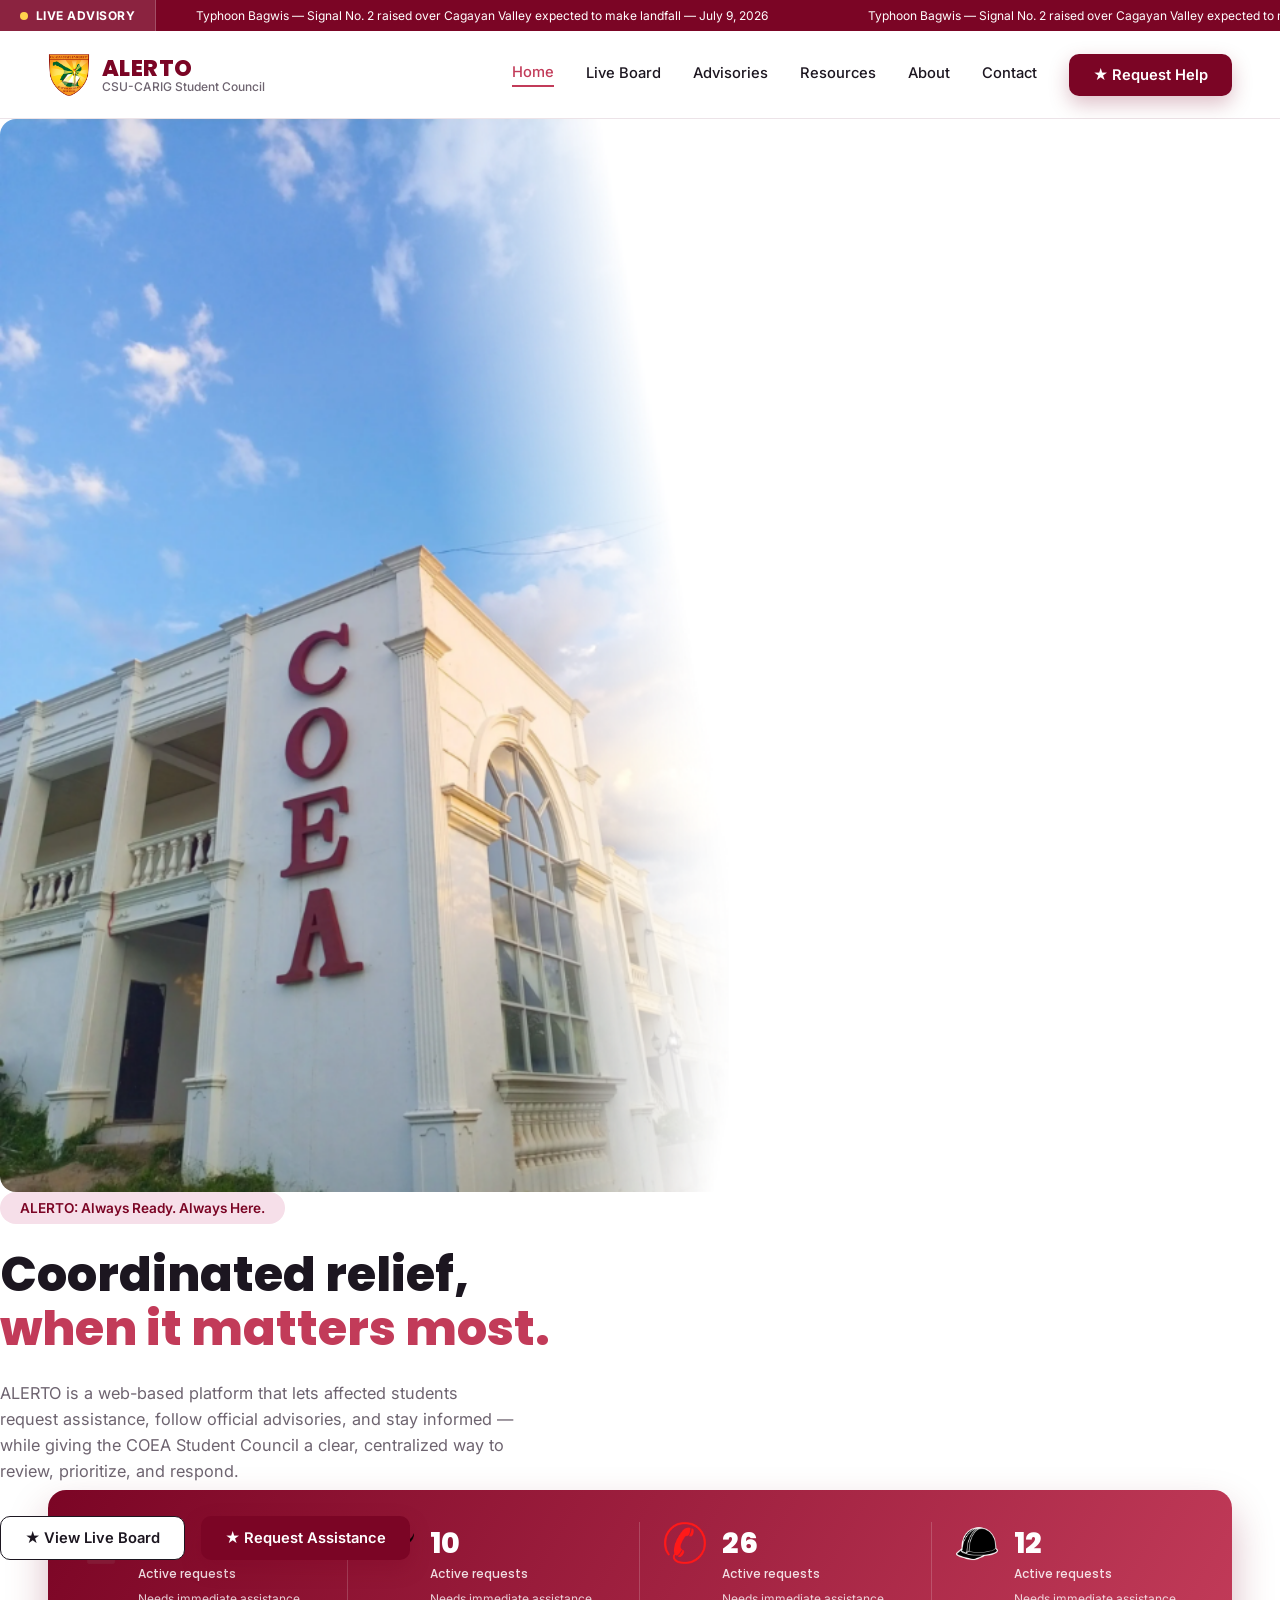
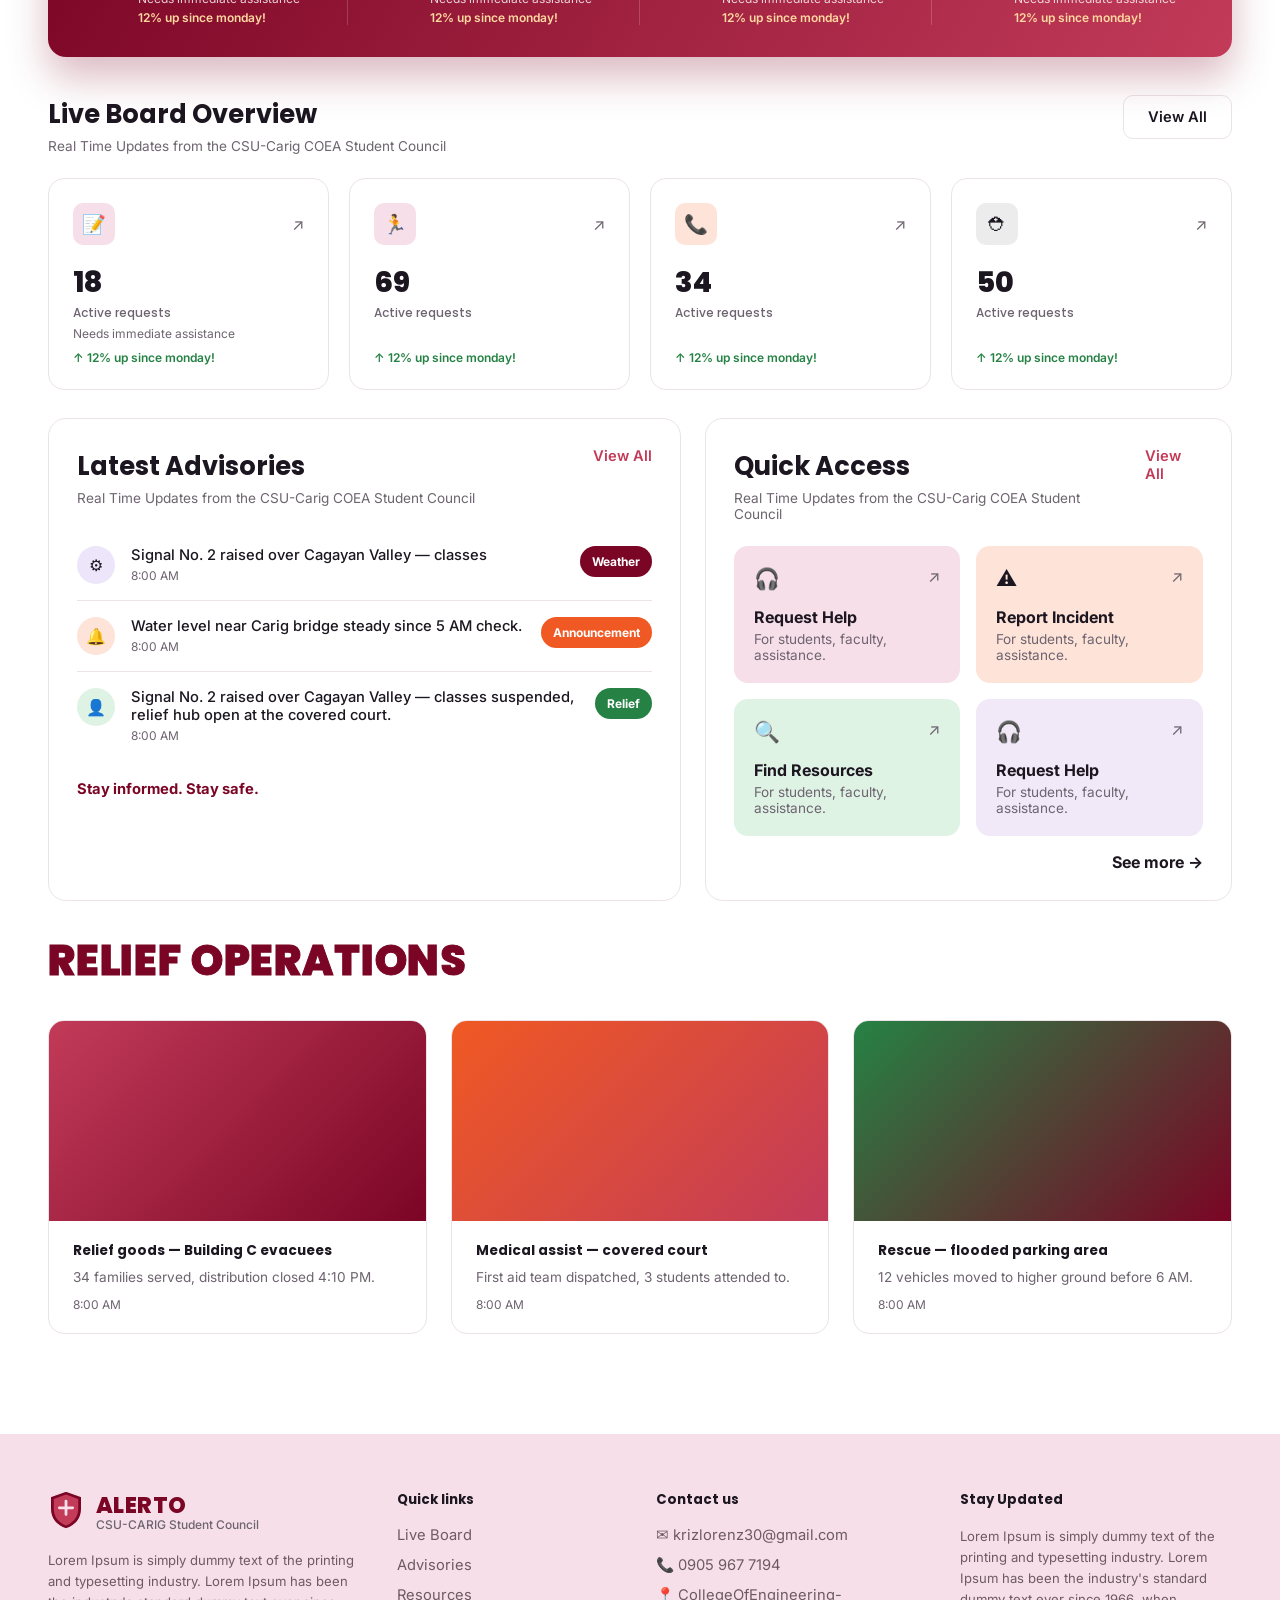
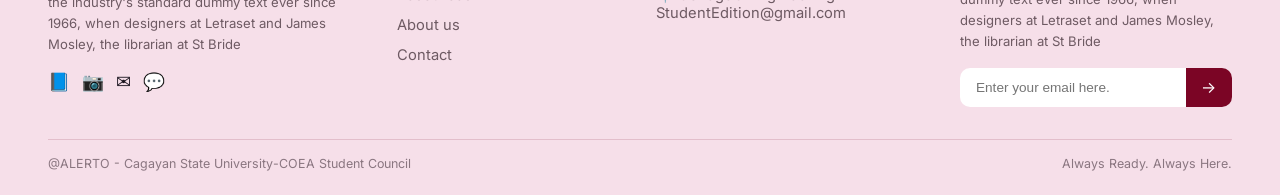
==== index.html @ 32251cd2 "Initial commit" ====
<!DOCTYPE html>
<html lang="en">
  <head>
    <meta charset="UTF-8">
    <meta name="viewport" content="width=device-width, initial-scale=1.0">
    <title>ALERTO — CSU-Carig Student Council</title>
    <link rel="preconnect" href="https://fonts.googleapis.com">
    <link href="https://fonts.googleapis.com/css2?family=Poppins:wght@400;500;600;700;800&family=Inter:wght@400;500;600&display=swap" rel="stylesheet">

    <!-- Styles: loaded in cascade order — tokens, reset, structure, parts, page -->
    <link rel="stylesheet" href="styles/variables.css">
    <link rel="stylesheet" href="styles/base.css">
    <link rel="stylesheet" href="styles/layout.css">
    <link rel="stylesheet" href="styles/components.css">
    <link rel="stylesheet" href="styles/sections.css">
    <link rel="stylesheet" href="styles/animations.css">
    <link rel="stylesheet" href="styles/utilities.css">
  </head>
  <body>

    <!-- Advisory Ticker -->
    <div class="ticker-bar">
      <div class="live-tag"><span class="dot"></span> LIVE ADVISORY</div>
      <div class="ticker-track">
        <div class="ticker-content">
          <span>Typhoon Bagwis — Signal No. 2 raised over Cagayan Valley expected to make landfall — July 9, 2026</span>
          <span>Typhoon Bagwis — Signal No. 2 raised over Cagayan Valley expected to make landfall — July 9, 2026</span>
          <span>Typhoon Bagwis — Signal No. 2 raised over Cagayan Valley expected to make landfall — July 9, 2026</span>
        </div>
      </div>
    </div>

    <!-- Navbar -->
    <header class="navbar">

      <div class="brand">
        <div class="logo">
          <img src="logo/csulogo.png" alt="CSU Logo">
        </div>

        <div class="brand-text">
          <span class="brand-name">ALERTO</span>
          <span class="brand-sub">CSU-CARIG Student Council</span>
        </div>
      </div>

      <nav class="main-nav">
        <a href="#" class="active">Home</a>
        <a href="#">Live Board</a>
        <a href="#">Advisories</a>
        <a href="#">Resources</a>
        <a href="#">About</a>
        <a href="#">Contact</a>
      </nav>

      <div class="nav-right">
        <a href="#" class="btn btn-primary">
          ★ Request Help
        </a>
      </div>

    </header>

    <!-- Hero -->
    <section class="hero">
      <div class="hero-image">
        <img src="images/coea.png" alt="COEA building">
      </div>
      <div class="hero-content">
        <span class="pill">ALERTO: Always Ready. Always Here.</span>
        <h1>Coordinated relief, <span>when it matters most.</span></h1>
        <p class="hero-copy">ALERTO is a web-based platform that lets affected students request assistance, follow official advisories, and stay informed — while giving the COEA Student Council a clear, centralized way to review, prioritize, and respond.</p>
        <div class="hero-actions">
          <a href="#" class="btn btn-outline">★ View Live Board</a>
          <a href="#" class="btn btn-primary">★ Request Assistance</a>
        </div>
      </div>
    </section>

    <!-- Stat strip -->
    <section class="stat-strip">
      <div class="stat-item">
        <div class="stat-icon">
          <img src="icons/list.png" alt="list-icon">
        </div>
        <div class="stat-info">
          <div class="stat-number">18 <span>Active requests</span></div>
          <div class="stat-desc">Needs immediate assistance</div>
          <div class="stat-trend">12% up since monday!</div>
        </div>
      </div>
      <div class="stat-item">
        <div class="stat-icon">
          <img src="icons/run.png" alt="run-icon">
        </div>
        <div class="stat-info">
          <div class="stat-number">10 <span>Active requests</span></div>
          <div class="stat-desc">Needs immediate assistance</div>
          <div class="stat-trend">12% up since monday!</div>
        </div>
      </div>
      <div class="stat-item">
        <div class="stat-icon">
          <img src="icons/call.png" alt="call-icon">
        </div>
        <div class="stat-info">
          <div class="stat-number">26 <span>Active requests</span></div>
          <div class="stat-desc">Needs immediate assistance</div>
          <div class="stat-trend">12% up since monday!</div>
        </div>
      </div>
      <div class="stat-item">
        <div class="stat-icon">
          <img src="icons/hat.png" alt="hat-icon">
        </div>
        <div class="stat-info">
          <div class="stat-number">12 <span>Active requests</span></div>
          <div class="stat-desc">Needs immediate assistance</div>
          <div class="stat-trend">12% up since monday!</div>
        </div>
      </div>
    </section>

    <!-- Live Board Overview -->
    <section class="section">
      <div class="section-head">
        <div>
          <h2>Live Board Overview</h2>
          <p class="section-sub">Real Time Updates from the CSU-Carig COEA Student Council</p>
        </div>
        <a href="#" class="btn btn-ghost">View All</a>
      </div>

      <div class="board-grid">
        <div class="board-card">
          <div class="board-card-top">
            <div class="board-icon icon-maroon">📝</div>
            <span class="arrow">↗</span>
          </div>
          <div class="board-number">18 <span>Active requests</span></div>
          <div class="board-desc">Needs immediate assistance</div>
          <div class="board-trend">↑ 12% up since monday!</div>
        </div>
        <div class="board-card">
          <div class="board-card-top">
            <div class="board-icon icon-maroon">🏃</div>
            <span class="arrow">↗</span>
          </div>
          <div class="board-number">69 <span>Active requests</span></div>
          <div class="board-desc"></div>
          <div class="board-trend">↑ 12% up since monday!</div>
        </div>
        <div class="board-card">
          <div class="board-card-top">
            <div class="board-icon icon-orange">📞</div>
            <span class="arrow">↗</span>
          </div>
          <div class="board-number">34 <span>Active requests</span></div>
          <div class="board-desc"></div>
          <div class="board-trend">↑ 12% up since monday!</div>
        </div>
        <div class="board-card">
          <div class="board-card-top">
            <div class="board-icon icon-dark">⛑</div>
            <span class="arrow">↗</span>
          </div>
          <div class="board-number">50 <span>Active requests</span></div>
          <div class="board-desc"></div>
          <div class="board-trend">↑ 12% up since monday!</div>
        </div>
      </div>
    </section>

    <!-- Advisories + Quick access -->
    <section class="section two-col">
      <div class="panel">
        <div class="section-head">
          <div>
            <h3>Latest Advisories</h3>
            <p class="section-sub">Real Time Updates from the CSU-Carig COEA Student Council</p>
          </div>
          <a href="#" class="link-view-all">View All</a>
        </div>

        <ul class="advisory-list">
          <li>
            <div class="advisory-icon icon-purple">⚙</div>
            <div class="advisory-text">
              <p>Signal No. 2 raised over Cagayan Valley — classes</p>
              <span class="time">8:00 AM</span>
            </div>
            <span class="tag tag-weather">Weather</span>
          </li>
          <li>
            <div class="advisory-icon icon-orange">🔔</div>
            <div class="advisory-text">
              <p>Water level near Carig bridge steady since 5 AM check.</p>
              <span class="time">8:00 AM</span>
            </div>
            <span class="tag tag-announcement">Announcement</span>
          </li>
          <li>
            <div class="advisory-icon icon-green">👤</div>
            <div class="advisory-text">
              <p>Signal No. 2 raised over Cagayan Valley — classes suspended, relief hub open at the covered court.</p>
              <span class="time">8:00 AM</span>
            </div>
            <span class="tag tag-relief">Relief</span>
          </li>
        </ul>
        <p class="stay-informed">Stay informed. Stay safe.</p>
      </div>

      <div class="panel">
        <div class="section-head">
          <div>
            <h3>Quick Access</h3>
            <p class="section-sub">Real Time Updates from the CSU-Carig COEA Student Council</p>
          </div>
          <a href="#" class="link-view-all">View All</a>
        </div>

        <div class="quick-grid">
          <a href="#" class="quick-card qc-maroon">
            <div class="quick-top"><span class="quick-icon">🎧</span><span class="arrow">↗</span></div>
            <p class="quick-title">Request Help</p>
            <p class="quick-desc">For students, faculty, assistance.</p>
          </a>
          <a href="#" class="quick-card qc-orange">
            <div class="quick-top"><span class="quick-icon">⚠</span><span class="arrow">↗</span></div>
            <p class="quick-title">Report Incident</p>
            <p class="quick-desc">For students, faculty, assistance.</p>
          </a>
          <a href="#" class="quick-card qc-green">
            <div class="quick-top"><span class="quick-icon">🔍</span><span class="arrow">↗</span></div>
            <p class="quick-title">Find Resources</p>
            <p class="quick-desc">For students, faculty, assistance.</p>
          </a>
          <a href="#" class="quick-card qc-pink">
            <div class="quick-top"><span class="quick-icon">🎧</span><span class="arrow">↗</span></div>
            <p class="quick-title">Request Help</p>
            <p class="quick-desc">For students, faculty, assistance.</p>
          </a>
        </div>
        <a href="#" class="see-more">See more →</a>
      </div>
    </section>

    <!-- Relief Operations -->
    <section class="section relief-section">
      <h2 class="relief-heading">RELIEF OPERATIONS</h2>
      <div class="relief-grid">
        <div class="relief-card">
          <div class="relief-img" style="background:linear-gradient(135deg,#C23B59,#7B0525)"></div>
          <div class="relief-info">
            <h4>Relief goods — Building C evacuees</h4>
            <p>34 families served, distribution closed 4:10 PM.</p>
            <span class="time">8:00 AM</span>
          </div>
        </div>
        <div class="relief-card">
          <div class="relief-img" style="background:linear-gradient(135deg,#F05923,#C23B59)"></div>
          <div class="relief-info">
            <h4>Medical assist — covered court</h4>
            <p>First aid team dispatched, 3 students attended to.</p>
            <span class="time">8:00 AM</span>
          </div>
        </div>
        <div class="relief-card">
          <div class="relief-img" style="background:linear-gradient(135deg,#258244,#7B0525)"></div>
          <div class="relief-info">
            <h4>Rescue — flooded parking area</h4>
            <p>12 vehicles moved to higher ground before 6 AM.</p>
            <span class="time">8:00 AM</span>
          </div>
        </div>
      </div>
    </section>

    <!-- Footer -->
    <footer class="site-footer">
      <div class="footer-grid">
        <div class="footer-brand">
          <div class="brand">
            <div class="logo" aria-hidden="true">
              <svg viewBox="0 0 64 72" width="36" height="40">
                <path d="M32 2 L60 12 L60 34 C60 52 48 64 32 70 C16 64 4 52 4 34 L4 12 Z" fill="#7B0525" stroke="#F6DFE9" stroke-width="2"/>
                <path d="M32 8 L54 16 L54 34 C54 49 44 59 32 64 C20 59 10 49 10 34 L10 16 Z" fill="#C23B59"/>
                <path d="M32 20 L32 44 M20 32 L44 32" stroke="#F6DFE9" stroke-width="5" stroke-linecap="round"/>
              </svg>
            </div>
            <div class="brand-text">
              <span class="brand-name">ALERTO</span>
              <span class="brand-sub">CSU-CARIG Student Council</span>
            </div>
          </div>
          <p class="footer-desc">Lorem Ipsum is simply dummy text of the printing and typesetting industry. Lorem Ipsum has been the industry's standard dummy text ever since 1966, when designers at Letraset and James Mosley, the librarian at St Bride</p>
          <div class="social-row">
            <span>📘</span><span>📷</span><span>✉</span><span>💬</span>
          </div>
        </div>

        <div class="footer-col">
          <h5>Quick links</h5>
          <a href="#">Live Board</a>
          <a href="#">Advisories</a>
          <a href="#">Resources</a>
          <a href="#">About us</a>
          <a href="#">Contact</a>
        </div>

        <div class="footer-col">
          <h5>Contact us</h5>
          <a href="mailto:krizlorenz30@gmail.com">✉ krizlorenz30@gmail.com</a>
          <a href="tel:09059677194">📞 0905 967 7194</a>
          <a href="#">📍 CollegeOfEngineering-StudentEdition@gmail.com</a>
        </div>

        <div class="footer-col">
          <h5>Stay Updated</h5>
          <p class="footer-desc small">Lorem Ipsum is simply dummy text of the printing and typesetting industry. Lorem Ipsum has been the industry's standard dummy text ever since 1966, when designers at Letraset and James Mosley, the librarian at St Bride</p>
          <form class="subscribe-form">
            <input type="email" placeholder="Enter your email here.">
            <button type="submit">→</button>
          </form>
        </div>
      </div>

      <div class="footer-bottom">
        <span>@ALERTO - Cagayan State University-COEA Student Council</span>
        <span>Always Ready. Always Here.</span>
      </div>
    </footer>

  </body>
</html>
---- styles/variables.css ----
/* =====================================================================
   ALERTO — Design Tokens
   Same palette and type choices as the original stylesheet, just
   promoted into variables so every value has one source of truth.
   ===================================================================== */

:root {

  /* ---------- Color ---------------------------------------------------- */
--maroon-dark: #7B0525;
--maroon-mid:  #C23B59;
--orange:      #F05923;
--green:       #258244;
--pink-light:  #F6DFE9;

--ink:   #1C1620;
--grey:  #6E6470;
--grey-soft: #8A7680;   /* footer-bottom text, previously hard-coded  */
--grey-footer: #6E5A63; /* footer copy, previously hard-coded         */

--border: #ECE3E8;
--white:  #FFFFFF;

/* Tinted icon backgrounds — named the same as the classes that use
  them so it's obvious where each one belongs. */
--tint-maroon: var(--pink-light);
--tint-orange: #FDE3D8;
--tint-dark:   #ECECEC;
--tint-purple: #EDE6FB;
--tint-green:  #DFF3E5;
--tint-pink:   #F1E9F7;

  /* ---------- Typography ------------------------------------------------ */
--font-display: "Poppins", sans-serif;
--font-body: "Inter", sans-serif;

--fs-sm:   0.75rem;   /* 12px — captions, timestamps, trends       */
--fs-base: 0.85rem;   /* 13.6px — small copy (desc, quick-desc)    */
--fs-md:   0.92rem;   /* body copy inside cards / nav               */
--fs-lg:   1.02rem;   /* hero paragraph                              */
--fs-xl:   1.4rem;    /* brand name                                  */
--fs-2xl:  1.6rem;    /* section headings                            */
--fs-3xl:  1.8rem;    /* stat numbers                                */
--fs-4xl:  2.6rem;    /* relief heading                              */
--fs-5xl:  3rem;      /* hero heading                                */

/* ---------- Spacing scale (4px base) ----------------------------------
   Every hard-coded px value in the original file maps to one of
   these — keeps section/card padding and gaps consistent. */
--space-1: 4px;
--space-2: 8px;
--space-3: 12px;
--space-4: 16px;
--space-5: 20px;
--space-6: 24px;
--space-7: 28px;
--space-8: 32px;
--space-10: 40px;
--space-12: 48px;
--space-14: 56px;
--space-15: 60px;
--space-20: 80px;
--space-25: 100px;

  /* ---------- Radius ------------------------------------------------------ */
--radius-sm: 10px;
--radius-md: 14px;
--radius-lg: 16px;
--radius-xl: 18px;
--radius-full: 999px;

  /* ---------- Shadow -------------------------------------------------------- */
--shadow-btn: 0 8px 20px rgba(123, 5, 37, 0.25);
--shadow-strip: 0 20px 40px rgba(123, 5, 37, 0.28);
--shadow-card-hover: 0 12px 24px rgba(0, 0, 0, 0.08);

  /* ---------- Motion --------------------------------------------------------- */
--transition-fast: 0.15s;
--transition-base: 0.2s;
--ticker-duration: 22s;

  /* ---------- Layout ----------------------------------------------------------- */
--page-pad: 48px;
--page-pad-sm: 20px;
}
---- styles/base.css ----
/* =====================================================================
  ALERTO — Base
  Reset + global element defaults. No component or section rules here.
   ===================================================================== */

* {
  box-sizing: border-box;
  margin: 0;
  padding: 0;
}

body {
  font-family: var(--font-body);
  color: var(--ink);
  background: var(--white);
  overflow-x: hidden;
}

a {
  text-decoration: none;
  color: inherit;
}

ul {
  list-style: none;
}

img {
  display: block;
  max-width: 100%;
}

h1, h2, h3, h4, h5 {
  font-family: var(--font-display);
  color: var(--ink);
}

button {
  font: inherit;
  cursor: pointer;
}

/* ---------- Accessible focus state ------------------------------------
  The original file had no visible focus indicator for keyboard users;
   this adds one without changing the mouse/visual experience. */
a:focus-visible,
button:focus-visible,
input:focus-visible {
  outline: 2px solid var(--maroon-mid);
  outline-offset: 2px;
}
---- styles/layout.css ----
/* =====================================================================
  ALERTO — Layout
  Structural placement only: section spacing rhythm, container padding,
  and grid templates. Visual styling of the things that sit inside
  these grids lives in components.css / sections.css.
   ===================================================================== */

/* ---------- Section rhythm ---------------------------------------------
  Sections sit directly beneath the stat strip, which overlaps upward
  by --space-15 (see .stat-strip in sections.css) — the negative
  margin here compensates for that overlap so spacing stays even. */
.section {
  padding: 0 var(--page-pad) var(--space-15);
  margin-top: calc(var(--space-8) * -1);
}

.section-head {
  display: flex;
  justify-content: space-between;
  align-items: flex-start;
  gap: var(--space-5);
  margin-bottom: var(--space-6);
}

.section-head h2,
.section-head h3 {
  font-weight: 700;
  font-size: var(--fs-2xl);
}

.section-sub {
  color: var(--grey);
  font-size: var(--fs-base);
  margin-top: var(--space-1);
}

/* ---------- Live Board grid --------------------------------------------- */
.board-grid {
  display: grid;
  grid-template-columns: repeat(4, 1fr);
  gap: var(--space-5);
}

/* ---------- Advisories + Quick Access two-column split ------------------ */
.two-col {
  display: grid;
  grid-template-columns: 1.2fr 1fr;
  gap: var(--space-6);
}

.quick-grid {
  display: grid;
  grid-template-columns: 1fr 1fr;
  gap: var(--space-4);
}

/* ---------- Relief Operations grid --------------------------------------- */
.relief-grid {
  display: grid;
  grid-template-columns: repeat(3, 1fr);
  gap: var(--space-6);
}

/* ---------- Responsive --------------------------------------------------- */
@media (max-width: 1000px) {
  .board-grid { grid-template-columns: repeat(2, 1fr); }
  .two-col { grid-template-columns: 1fr; }
  .relief-grid { grid-template-columns: 1fr; }
}

@media (max-width: 600px) {
  .section { padding: 0 var(--page-pad-sm) var(--space-10); }
  .quick-grid { grid-template-columns: 1fr; }
}
---- styles/components.css ----
/* =====================================================================
  ALERTO — Components
  Self-contained, reusable UI pieces used across sections. Each block
  is named after its root class and grouped with its own hover/state
  rules and responsive tweaks so it can be found and edited in one place.
   ===================================================================== */

/* ---------- Buttons -------------------------------------------------------- */
.btn {
  display: inline-flex;
  align-items: center;
  gap: var(--space-2);
  padding: var(--space-3) var(--space-6);
  border-radius: var(--radius-sm);
  font-weight: 600;
  font-size: var(--fs-md);
  white-space: nowrap;
  transition: transform var(--transition-fast), box-shadow var(--transition-fast);
}
.btn:hover { transform: translateY(-2px); }

.btn-primary {
  background: var(--maroon-dark);
  color: var(--white);
  box-shadow: var(--shadow-btn);
}

.btn-outline {
  background: var(--white);
  color: var(--ink);
  border: 1.5px solid var(--ink);
}

.btn-ghost {
  background: var(--white);
  border: 1px solid var(--border);
  color: var(--ink);
  font-weight: 600;
}

/* ---------- Tags / status pills --------------------------------------------- */
.tag {
  font-size: var(--fs-sm);
  font-weight: 700;
  padding: var(--space-2) var(--space-3);
  border-radius: var(--radius-full);
  color: var(--white);
  white-space: nowrap;
  height: fit-content;
}
.tag-weather      { background: var(--maroon-dark); }
.tag-announcement { background: var(--orange); }
.tag-relief        { background: var(--green); }

/* ---------- Icon tint backgrounds -------------------------------------------
   Shared by board icons and advisory icons — one place to manage the
   tint palette instead of repeating hex values per component. */
.icon-maroon { background: var(--tint-maroon); }
.icon-orange { background: var(--tint-orange); }
.icon-dark   { background: var(--tint-dark); }
.icon-purple { background: var(--tint-purple); }
.icon-green  { background: var(--tint-green); }

/* ---------- Live Board card --------------------------------------------------- */
.board-card {
  border: 1px solid var(--border);
  border-radius: var(--radius-lg);
  padding: var(--space-6);
  transition: box-shadow var(--transition-base), transform var(--transition-base);
}
.board-card:hover {
  box-shadow: var(--shadow-card-hover);
  transform: translateY(-3px);
}

.board-card-top {
  display: flex;
  justify-content: space-between;
  align-items: center;
  margin-bottom: var(--space-4);
}

.board-icon {
  width: 42px;
  height: 42px;
  border-radius: var(--radius-sm);
  display: flex;
  align-items: center;
  justify-content: center;
  font-size: 1.2rem;
}

.arrow { color: var(--grey); }

.board-number {
  font-family: var(--font-display);
  font-size: var(--fs-3xl);
  font-weight: 800;
}
.board-number span {
  display: block;
  font-size: var(--fs-sm);
  font-weight: 500;
  color: var(--grey);
}
.board-desc {
  font-size: var(--fs-sm);
  color: var(--grey);
  min-height: 16px;
  margin-top: var(--space-1);
}
.board-trend {
  font-size: var(--fs-sm);
  color: var(--green);
  font-weight: 600;
  margin-top: var(--space-2);
}

/* ---------- Panel (advisories / quick access wrapper) -------------------------- */
.panel {
  border: 1px solid var(--border);
  border-radius: var(--radius-xl);
  padding: var(--space-7);
}

.link-view-all {
  font-weight: 600;
  color: var(--maroon-mid);
  font-size: var(--fs-md);
}

/* ---------- Advisory list ------------------------------------------------------ */
.advisory-list li {
  display: flex;
  align-items: flex-start;
  gap: var(--space-4);
  padding: var(--space-4) 0;
  border-bottom: 1px solid var(--border);
}
.advisory-list li:last-child { border-bottom: none; }

.advisory-icon {
  width: 38px;
  height: 38px;
  border-radius: 50%;
  display: flex;
  align-items: center;
  justify-content: center;
  flex-shrink: 0;
  font-size: 1rem;
}

.advisory-text { flex: 1; }
.advisory-text p { font-size: var(--fs-md); font-weight: 500; }
.advisory-text .time { font-size: var(--fs-sm); color: var(--grey); }

.stay-informed {
  margin-top: var(--space-5);
  font-weight: 700;
  color: var(--maroon-dark);
  font-size: var(--fs-md);
}

/* ---------- Quick access tiles -------------------------------------------------- */
.quick-card {
  border-radius: var(--radius-md);
  padding: var(--space-5);
  display: block;
  transition: transform var(--transition-fast);
}
.quick-card:hover { transform: translateY(-3px); }

.qc-maroon { background: var(--tint-maroon); }
.qc-orange { background: var(--tint-orange); }
.qc-green  { background: var(--tint-green); }
.qc-pink   { background: var(--tint-pink); }

.quick-top {
  display: flex;
  justify-content: space-between;
  margin-bottom: var(--space-4);
}
.quick-icon { font-size: 1.3rem; }
.quick-title { font-weight: 700; margin-bottom: var(--space-1); }
.quick-desc { font-size: var(--fs-base); color: var(--grey); }

.see-more {
  display: block;
  text-align: right;
  margin-top: var(--space-4);
  font-weight: 700;
  color: var(--ink);
}

/* ---------- Relief operation card ------------------------------------------------ */
.relief-card {
  border-radius: var(--radius-lg);
  overflow: hidden;
  border: 1px solid var(--border);
}
.relief-img { height: 200px; }
.relief-info { padding: var(--space-5) var(--space-6); }
.relief-info h4 { font-size: var(--fs-base); margin-bottom: var(--space-2); }
.relief-info p { font-size: 0.85rem; color: var(--grey); margin-bottom: var(--space-2); }
.relief-info .time { font-size: var(--fs-sm); color: var(--grey); }

/* ---------- Newsletter form (footer) --------------------------------------------- */
.subscribe-form {
  display: flex;
  margin-top: var(--space-3);
  border-radius: var(--radius-sm);
  overflow: hidden;
  background: var(--white);
}
.subscribe-form input {
  flex: 1;
  border: none;
  padding: var(--space-3) var(--space-4);
  font-size: var(--fs-base);
  outline: none;
  background: transparent;
}
.subscribe-form button {
  background: var(--maroon-dark);
  color: var(--white);
  border: none;
  width: 46px;
  font-size: 1rem;
}
---- styles/sections.css ----
/* =====================================================================
  ALERTO — Sections
  Page-specific chrome that only appears once: the advisory ticker,
  navbar, hero, stat strip, relief section heading, and footer.
   ===================================================================== */

/* =============================== TICKER =================================== */
.ticker-bar {
  background: var(--maroon-dark);
  color: var(--white);
  display: flex;
  align-items: center;
  font-size: var(--fs-sm);
  overflow: hidden;
}

.live-tag {
  flex-shrink: 0;
  background: rgba(255, 255, 255, 0.12);
  padding: var(--space-2) var(--space-5);
  display: flex;
  align-items: center;
  gap: var(--space-2);
  font-weight: 700;
  letter-spacing: 0.04em;
  border-right: 1px solid rgba(255, 255, 255, 0.2);
}

.dot {
  width: 8px;
  height: 8px;
  border-radius: 50%;
  background: #FFD24C;
  display: inline-block;
}

.ticker-track {
  flex: 1;
  overflow: hidden;
  white-space: nowrap;
}

.ticker-content {
  display: inline-flex;
  gap: var(--space-15);
  padding-left: var(--space-10);
  animation: scroll-left var(--ticker-duration) linear infinite;
}
.ticker-content span { padding-right: var(--space-10); }

/* =============================== NAVBAR ==================================== */
.navbar {
  display: flex;
  align-items: center;
  justify-content: space-between;
  padding: var(--space-5) var(--page-pad);
  border-bottom: 1px solid var(--border);
}

.brand {
  display: flex;
  align-items: center;
  gap: var(--space-3);
}

.brand-text {
  display: flex;
  flex-direction: column;
  line-height: 1.1;
}

.brand-name {
  font-family: var(--font-display);
  font-weight: 800;
  font-size: var(--fs-xl);
  color: var(--maroon-dark);
  letter-spacing: 0.02em;
}

.brand-sub {
  font-size: var(--fs-sm);
  color: var(--grey);
  font-weight: 500;
}

.logo img {
  width: 42px;
  height: 47px;
  object-fit: contain;
}

.main-nav {
  display: flex;
  align-items: center;
  gap: var(--space-8);
  margin-left: auto;     
  margin-right: var(--space-8);  
  font-weight: 500;
  font-size: var(--fs-md);
  color: var(--ink);
}

.main-nav a {
  padding-bottom: var(--space-1);
  transition: color var(--transition-base);
}
.main-nav a:hover,
.main-nav a.active {
  color: var(--maroon-mid);
  border-bottom: 2px solid var(--maroon-mid);
}

/* =============================== HERO ======================================= */
.hero {
  align-items: stretch;   /* was: center — makes the image column fill full height */
}

.hero-image {
  height: 100%;
  border-radius: var(--radius-lg);
  overflow: hidden;
}

.hero-image img {
  width: 100%;
  height: 100%;
  object-fit: cover;
  object-position: left center;   /* keeps "COEA" in frame instead of centering */
  display: block;
}

.hero-content { position: relative; z-index: 2; }

.pill {
  display: inline-block;
  background: var(--pink-light);
  color: var(--maroon-dark);
  padding: var(--space-2) var(--space-5);
  border-radius: var(--radius-full);
  font-size: var(--fs-base);
  font-weight: 600;
  margin-bottom: var(--space-6);
}

.hero h1 {
  font-size: var(--fs-5xl);
  line-height: 1.12;
  font-weight: 800;
  color: var(--ink);
  margin-bottom: var(--space-6);
}
.hero h1 span {
  color: var(--maroon-mid);
  display: block;
}

.hero-copy {
  color: var(--grey);
  font-size: var(--fs-lg);
  line-height: 1.6;
  max-width: 520px;
  margin-bottom: var(--space-8);
}

.hero-actions {
  display: flex;
  gap: var(--space-4);
  flex-wrap: wrap;
}

/* =============================== STAT STRIP ==================================
   Overlaps upward into the hero by --space-15 — .section below
   compensates for the overlap with a matching negative margin
   (see layout.css) so the rhythm between sections stays even. */
.stat-strip {
  background: linear-gradient(120deg, var(--maroon-dark), var(--maroon-mid));
  margin: 0 var(--page-pad);
  border-radius: var(--radius-xl);
  display: grid;
  grid-template-columns: repeat(4, 1fr);
  padding: var(--space-8) var(--space-2);
  transform: translateY(calc(var(--space-15) * -1 - 10px));
  box-shadow: var(--shadow-strip);
}

.stat-item {
  display: flex;
  gap: var(--space-4);
  align-items: flex-start;
  padding: 0 var(--space-6);
  color: var(--white);
  border-right: 1px solid rgba(255, 255, 255, 0.18);
}
.stat-item:last-child { border-right: none; }

.stat-icon {
  width: 42px;
  height: 42px;
  display: flex;
  justify-content: center;
  align-items: center;
  flex-shrink: 0;
}
.stat-icon img {
  width: 60px;
  height: 60px;
  object-fit: contain;
}

.stat-number {
  font-family: var(--font-display);
  font-size: var(--fs-3xl);
  font-weight: 800;
}
.stat-number span {
  display: block;
  font-size: var(--fs-sm);
  font-weight: 500;
  color: rgba(255, 255, 255, 0.85);
}

.stat-desc {
  font-size: var(--fs-sm);
  color: rgba(255, 255, 255, 0.8);
  margin-top: var(--space-2);
}
.stat-trend {
  font-size: var(--fs-sm);
  color: #FFD9A0;
  margin-top: var(--space-1);
  font-weight: 600;
}

/* =============================== RELIEF OPERATIONS HEADING ===================== */
.relief-heading {
  font-family: var(--font-display);
  font-weight: 800;
  font-size: var(--fs-4xl);
  color: var(--maroon-dark);
  letter-spacing: 0.02em;
  margin-bottom: var(--space-7);
  -webkit-text-stroke: 1px var(--maroon-dark);
}

/* =============================== FOOTER ========================================= */
.site-footer {
  background: var(--pink-light);
  padding: var(--space-14) var(--page-pad) var(--space-6);
  margin-top: var(--space-10);
}

.footer-grid {
  display: grid;
  grid-template-columns: 1.4fr 1fr 1.2fr 1.2fr;
  gap: var(--space-8);
  padding-bottom: var(--space-8);
}

.footer-desc {
  font-size: 0.82rem;
  color: var(--grey-footer);
  line-height: 1.6;
  margin: var(--space-4) 0;
  max-width: 320px;
}
.footer-desc.small { max-width: 280px; }

.social-row {
  display: flex;
  gap: var(--space-3);
  font-size: 1.1rem;
}

.footer-col h5 {
  font-family: var(--font-display);
  font-weight: 700;
  margin-bottom: var(--space-4);
  color: var(--ink);
}
.footer-col a {
  display: block;
  font-size: var(--fs-md);
  color: var(--grey-footer);
  margin-bottom: var(--space-3);
}
.footer-col a:hover { color: var(--maroon-dark); }

.footer-bottom {
  border-top: 1px solid rgba(123, 5, 37, 0.15);
  padding-top: var(--space-4);
  display: flex;
  justify-content: space-between;
  font-size: var(--fs-xs, 0.78rem);
  color: var(--grey-soft);
}

/* ---------- Responsive --------------------------------------------------------- */
@media (max-width: 1000px) {
  .hero { grid-template-columns: 1fr; padding-bottom: var(--space-15); }
  .hero-image { height: 380px; order: -1; }
  .stat-strip { grid-template-columns: repeat(2, 1fr); transform: translateY(calc(var(--space-8) * -1)); }
  .stat-item {
    border-right: none;
    border-bottom: 1px solid rgba(255, 255, 255, 0.18);
    padding-bottom: var(--space-4);
    margin-bottom: var(--space-3);
  }
  .footer-grid { grid-template-columns: 1fr 1fr; }
  .main-nav { display: none; }
}

@media (max-width: 600px) {
  .navbar { padding: var(--space-4) var(--page-pad-sm); }
  .hero { padding: var(--space-10) var(--page-pad-sm) var(--space-10); }
  .hero h1 { font-size: 2.1rem; }
  .stat-strip { margin: 0 var(--page-pad-sm); grid-template-columns: 1fr; }
  .footer-grid { grid-template-columns: 1fr; }
  .footer-bottom { flex-direction: column; gap: var(--space-2); }
  .relief-heading { font-size: 1.8rem; }
}
---- styles/animations.css ----
/* =====================================================================
  ALERTO — Animations
  Keyframes only. Hover/transition declarations live next to the
  component they affect (components.css / sections.css).
   ===================================================================== */

@keyframes scroll-left {
  from { transform: translateX(0); }
  to   { transform: translateX(-50%); }
}

@media (prefers-reduced-motion: reduce) {
  .ticker-content { animation: none; }
}
---- styles/utilities.css ----
/* =====================================================================
   ALERTO — Utilities
   Small, single-purpose helpers. Keep this list short — promote a
   pattern to components.css if it starts repeating a lot.
   ===================================================================== */

.text-center { text-align: center; }
.text-muted  { color: var(--grey); }
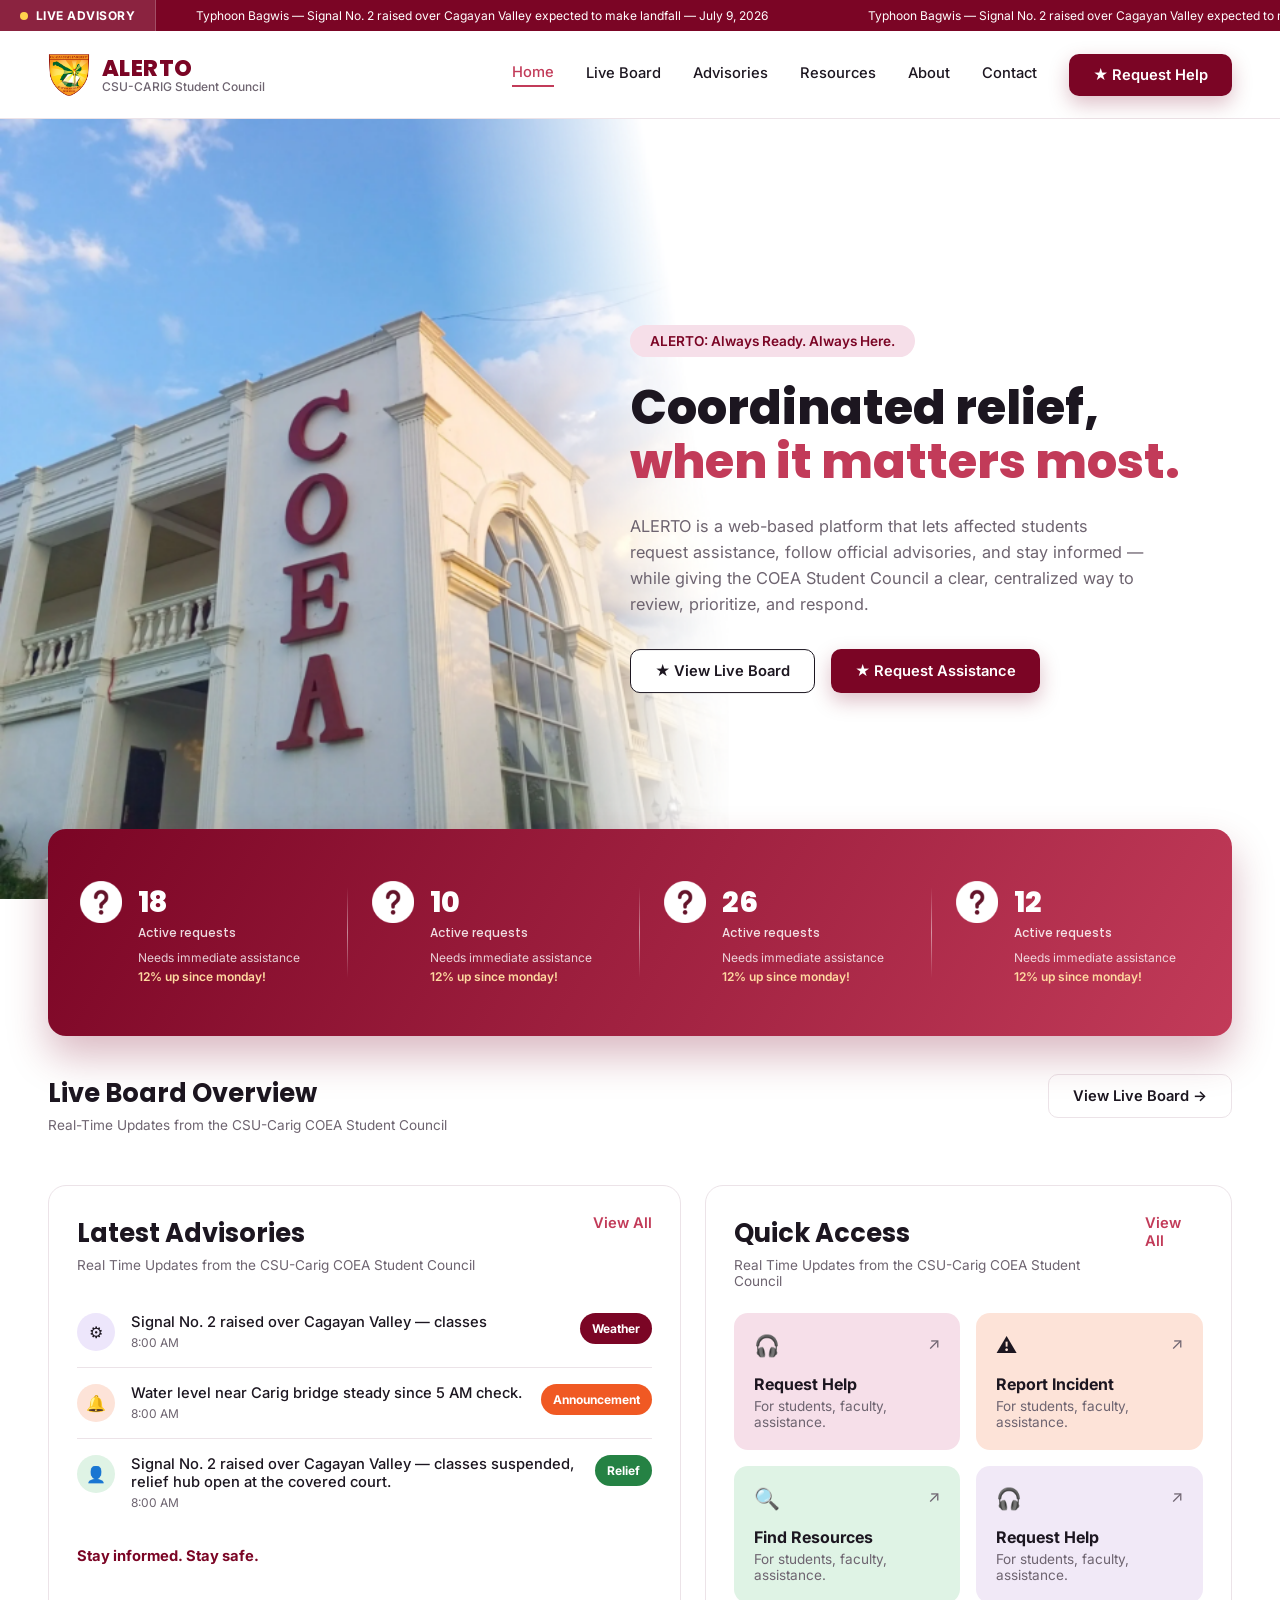
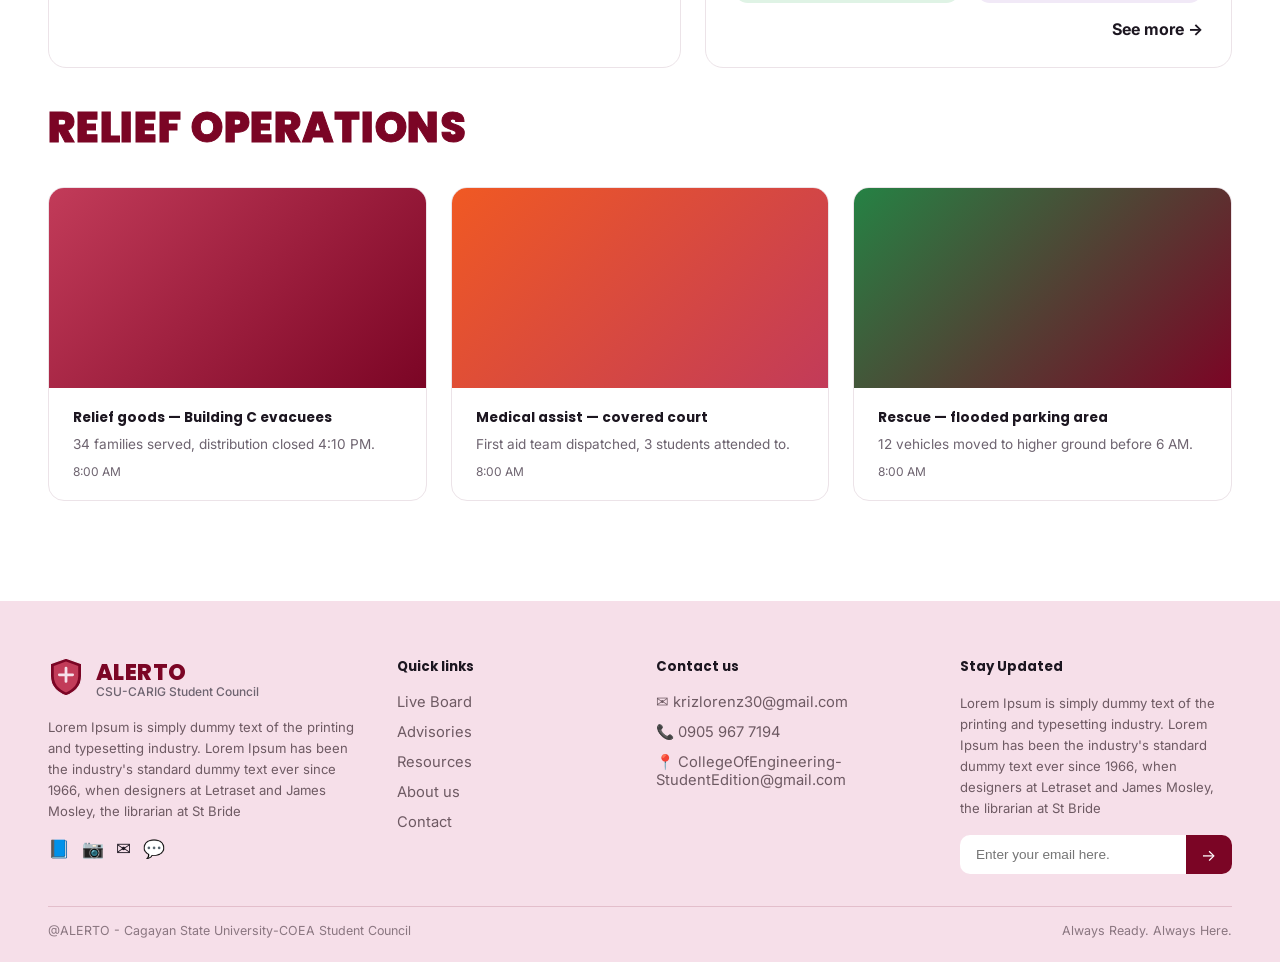
==== commit a665212b: "Hover aniumations for the stat-strip" ====
--- a/index.html
+++ b/index.html
@@ -65,111 +65,77 @@
     <section class="hero">
       <div class="hero-image">
         <img src="images/coea.png" alt="COEA building">
-      </div>
-      <div class="hero-content">
-        <span class="pill">ALERTO: Always Ready. Always Here.</span>
-        <h1>Coordinated relief, <span>when it matters most.</span></h1>
-        <p class="hero-copy">ALERTO is a web-based platform that lets affected students request assistance, follow official advisories, and stay informed — while giving the COEA Student Council a clear, centralized way to review, prioritize, and respond.</p>
-        <div class="hero-actions">
-          <a href="#" class="btn btn-outline">★ View Live Board</a>
-          <a href="#" class="btn btn-primary">★ Request Assistance</a>
+
+        <div class="hero-content">
+          <span class="pill">ALERTO: Always Ready. Always Here.</span>
+          <h1>Coordinated relief, <span>when it matters most.</span></h1>
+          <p class="hero-copy">ALERTO is a web-based platform that lets affected students request assistance, follow official advisories, and stay informed — while giving the COEA Student Council a clear, centralized way to review, prioritize, and respond.</p>
+          <div class="hero-actions">
+            <a href="#" class="btn btn-outline">★ View Live Board</a>
+            <a href="#" class="btn btn-primary">★ Request Assistance</a>
+          </div>
         </div>
       </div>
     </section>
 
     <!-- Stat strip -->
     <section class="stat-strip">
-      <div class="stat-item">
+      <a href="#" class="stat-item">
         <div class="stat-icon">
-          <img src="icons/list.png" alt="list-icon">
+          <img src="icons/question.png" alt="list-icon">
         </div>
         <div class="stat-info">
           <div class="stat-number">18 <span>Active requests</span></div>
           <div class="stat-desc">Needs immediate assistance</div>
           <div class="stat-trend">12% up since monday!</div>
         </div>
-      </div>
-      <div class="stat-item">
+      </a>
+      <a href="#" class="stat-item">
         <div class="stat-icon">
-          <img src="icons/run.png" alt="run-icon">
+          <img src="icons/question.png" alt="run-icon">
         </div>
         <div class="stat-info">
           <div class="stat-number">10 <span>Active requests</span></div>
           <div class="stat-desc">Needs immediate assistance</div>
           <div class="stat-trend">12% up since monday!</div>
         </div>
-      </div>
-      <div class="stat-item">
+      </a>
+      <a href="#" class="stat-item">
         <div class="stat-icon">
-          <img src="icons/call.png" alt="call-icon">
+          <img src="icons/question.png" alt="call-icon">
         </div>
         <div class="stat-info">
           <div class="stat-number">26 <span>Active requests</span></div>
           <div class="stat-desc">Needs immediate assistance</div>
           <div class="stat-trend">12% up since monday!</div>
         </div>
-      </div>
-      <div class="stat-item">
+      </a>
+      <a href="#" class="stat-item">
         <div class="stat-icon">
-          <img src="icons/hat.png" alt="hat-icon">
+          <img src="icons/question.png" alt="hat-icon">
         </div>
         <div class="stat-info">
           <div class="stat-number">12 <span>Active requests</span></div>
           <div class="stat-desc">Needs immediate assistance</div>
           <div class="stat-trend">12% up since monday!</div>
         </div>
-      </div>
+      </a>
     </section>
 
     <!-- Live Board Overview -->
-    <section class="section">
-      <div class="section-head">
+<section class="section">
+    <div class="section-head">
         <div>
-          <h2>Live Board Overview</h2>
-          <p class="section-sub">Real Time Updates from the CSU-Carig COEA Student Council</p>
-        </div>
-        <a href="#" class="btn btn-ghost">View All</a>
-      </div>
-
-      <div class="board-grid">
-        <div class="board-card">
-          <div class="board-card-top">
-            <div class="board-icon icon-maroon">📝</div>
-            <span class="arrow">↗</span>
-          </div>
-          <div class="board-number">18 <span>Active requests</span></div>
-          <div class="board-desc">Needs immediate assistance</div>
-          <div class="board-trend">↑ 12% up since monday!</div>
-        </div>
-        <div class="board-card">
-          <div class="board-card-top">
-            <div class="board-icon icon-maroon">🏃</div>
-            <span class="arrow">↗</span>
-          </div>
-          <div class="board-number">69 <span>Active requests</span></div>
-          <div class="board-desc"></div>
-          <div class="board-trend">↑ 12% up since monday!</div>
-        </div>
-        <div class="board-card">
-          <div class="board-card-top">
-            <div class="board-icon icon-orange">📞</div>
-            <span class="arrow">↗</span>
-          </div>
-          <div class="board-number">34 <span>Active requests</span></div>
-          <div class="board-desc"></div>
-          <div class="board-trend">↑ 12% up since monday!</div>
-        </div>
-        <div class="board-card">
-          <div class="board-card-top">
-            <div class="board-icon icon-dark">⛑</div>
-            <span class="arrow">↗</span>
-          </div>
-          <div class="board-number">50 <span>Active requests</span></div>
-          <div class="board-desc"></div>
-          <div class="board-trend">↑ 12% up since monday!</div>
-        </div>
-      </div>
-    </section>
+            <h2>Live Board Overview</h2>
+            <p class="section-sub">
+                Real-Time Updates from the CSU-Carig COEA Student Council
+            </p>
+        </div>
+        <a href="#" class="btn btn-ghost">
+            View Live Board →
+        </a>
+    </div>
+</section>
 
     <!-- Advisories + Quick access -->
     <section class="section two-col">
--- a/styles/sections.css
+++ b/styles/sections.css
@@ -111,25 +111,40 @@
 }
 
 /* =============================== HERO ======================================= */
-.hero {
-  align-items: stretch;   /* was: center — makes the image column fill full height */
-}
-
-.hero-image {
-  height: 100%;
-  border-radius: var(--radius-lg);
-  overflow: hidden;
-}
-
-.hero-image img {
-  width: 100%;
-  height: 100%;
-  object-fit: cover;
-  object-position: left center;   /* keeps "COEA" in frame instead of centering */
-  display: block;
-}
-
-.hero-content { position: relative; z-index: 2; }
+.hero{
+  position: relative;
+  width:100%;
+  height: calc(100vh - 120px);   /* full screen minus navbar+ticker */
+  min-height:700px;
+  max-height:900px;
+  overflow:hidden;
+}
+
+.hero-image{
+  position:absolute;
+  inset:0;
+  width:100%;
+  height:100%;
+}
+
+.hero-image img{
+  width:100%;
+  height:100%;
+  object-fit:cover;
+  object-position:left 80%;
+}
+
+.hero-content{
+  position:absolute;
+  right:7%;
+  top:50%;
+  transform:translateY(-50%);
+  width:560px;
+  z-index:5;
+  display:flex;
+  flex-direction:column;
+  align-items:flex-start;
+}
 
 .pill {
   display: inline-block;
@@ -169,8 +184,8 @@
 }
 
 /* =============================== STAT STRIP ==================================
-   Overlaps upward into the hero by --space-15 — .section below
-   compensates for the overlap with a matching negative margin
+  Overlaps upward into the hero by --space-15 — .section below
+  compensates for the overlap with a matching negative margin
    (see layout.css) so the rhythm between sections stays even. */
 .stat-strip {
   background: linear-gradient(120deg, var(--maroon-dark), var(--maroon-mid));
@@ -179,19 +194,88 @@
   display: grid;
   grid-template-columns: repeat(4, 1fr);
   padding: var(--space-8) var(--space-2);
+  overflow: hidden;
   transform: translateY(calc(var(--space-15) * -1 - 10px));
   box-shadow: var(--shadow-strip);
 }
 
 .stat-item {
-  display: flex;
+  position: relative;
+  display: flex;
+  align-items: flex-start;
   gap: var(--space-4);
-  align-items: flex-start;
-  padding: 0 var(--space-6);
+  padding: var(--space-5) var(--space-6);
   color: var(--white);
-  border-right: 1px solid rgba(255, 255, 255, 0.18);
-}
-.stat-item:last-child { border-right: none; }
+  text-decoration: none;
+  border-radius: 18px;
+  overflow: hidden;
+  cursor: pointer;
+  transition:
+    transform 0.35s ease,
+    background 0.35s ease,
+    box-shadow 0.35s ease;
+}
+
+.stat-item:hover {
+  transform: translateY(-10px);
+  background: rgba(255, 255, 255, 0.08);
+  box-shadow:
+    inset 0 1px 0 rgba(255,255,255,.08),
+    0 18px 35px rgba(0,0,0,.18);
+}
+
+/* Top Glow */
+.stat-item::before{
+  content:"";
+  position:absolute;
+  top:0;
+  left:20%;
+  right:20%;
+  height:2px;
+  background:linear-gradient(
+    90deg,
+    transparent,
+    rgba(255,255,255,.7),
+    transparent
+  );
+  opacity:0;
+  transition:opacity .35s ease;
+}
+
+.stat-item:hover::before{
+  opacity:1;
+}
+
+/* =================== STAT DIVIDERS =================== */
+
+.stat-item:not(:last-child)::after{
+  content:"";
+  position:absolute;
+  top:18%;
+  right:0;
+  width:1px;
+  height:64%;
+  background:linear-gradient(
+    to bottom,
+    transparent 0%,
+    rgba(255,255,255,.35) 25%,
+    rgba(255,255,255,.65) 50%,
+    rgba(255,255,255,.35) 75%,
+    transparent 100%
+  );
+  transition:
+    opacity .35s ease,
+    transform .35s ease;
+}
+
+.stat-item:hover::after{
+    opacity:1;
+    transform:scaleY(1.08);
+}
+
+.stat-item:not(:hover)::after{
+    opacity:.75;
+}
 
 .stat-icon {
   width: 42px;
@@ -200,18 +284,35 @@
   justify-content: center;
   align-items: center;
   flex-shrink: 0;
-}
+  transition: transform 0.35s ease;
+}
+
 .stat-icon img {
   width: 60px;
   height: 60px;
   object-fit: contain;
 }
 
+.stat-item:hover .stat-icon{
+  transform:
+    translateY(-4px)
+    scale(1.15)
+    rotate(-8deg);
+}
+
 .stat-number {
   font-family: var(--font-display);
   font-size: var(--fs-3xl);
   font-weight: 800;
-}
+  transition: transform 0.35s ease;
+}
+
+.stat-item:hover .stat-number{
+  transform:scale(1.08);
+  text-shadow:
+    0 0 10px rgba(255,255,255,.35);
+}
+
 .stat-number span {
   display: block;
   font-size: var(--fs-sm);
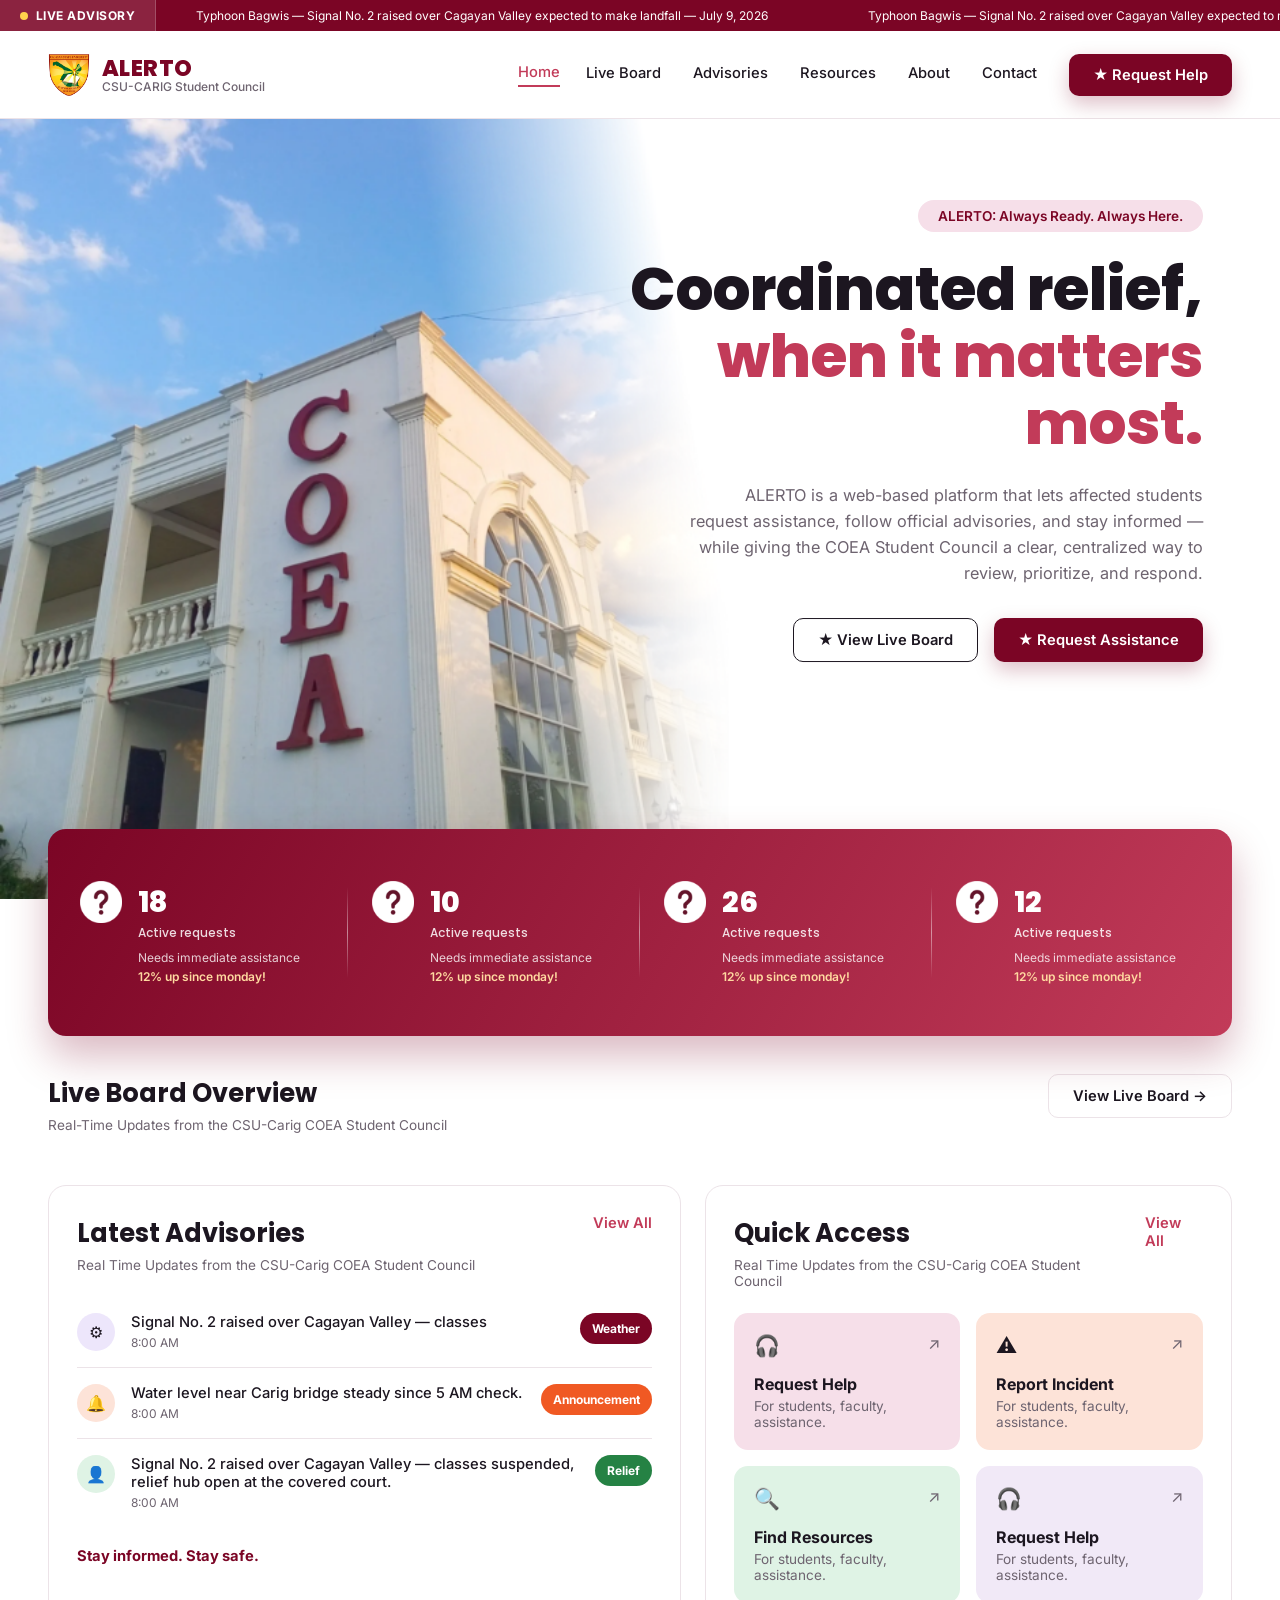
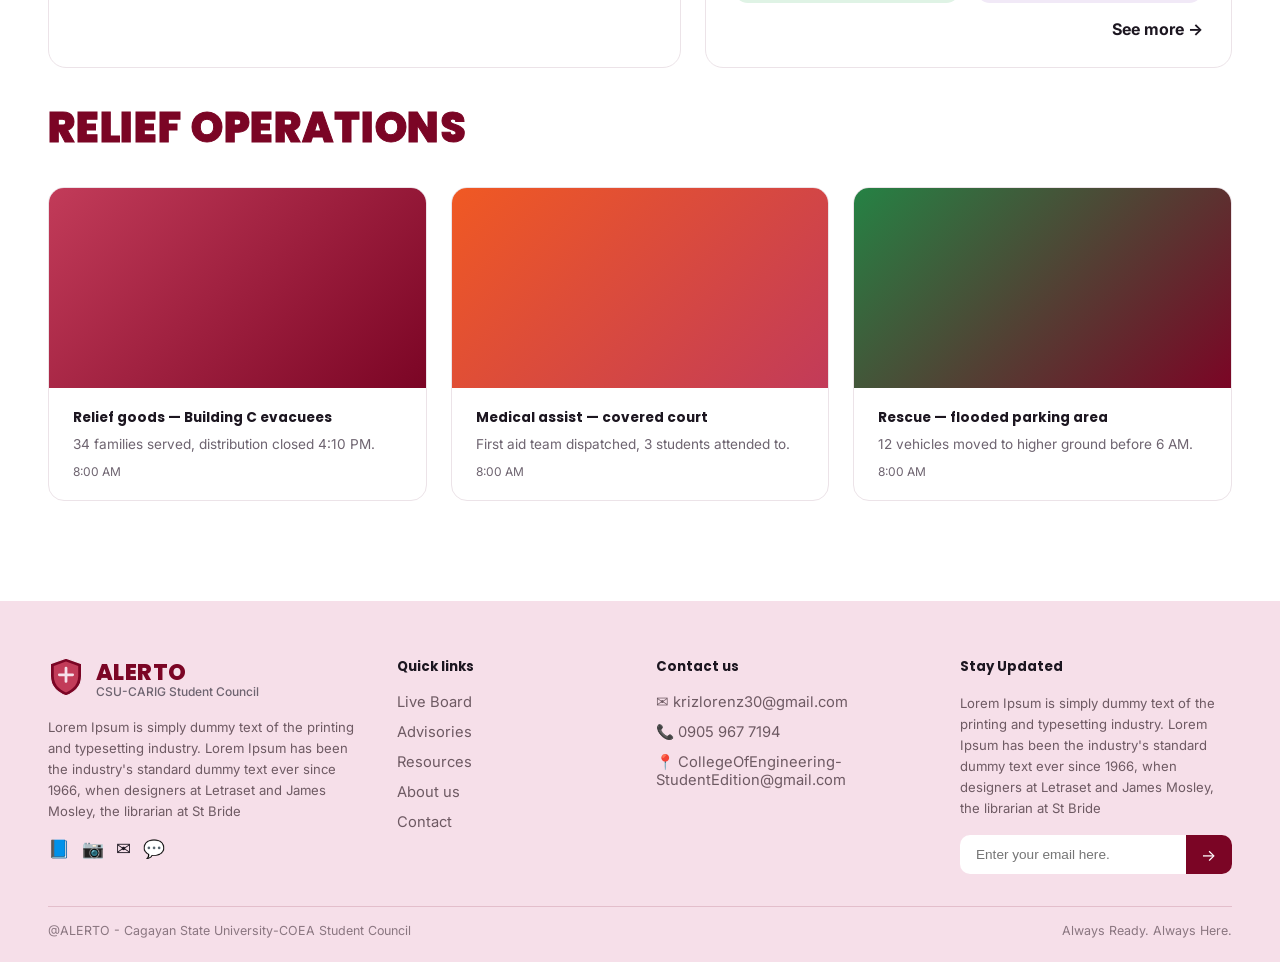
==== commit a0a5d96d: "Improved the mobile version perspective" ====
--- a/index.html
+++ b/index.html
@@ -52,6 +52,12 @@
         <a href="#">About</a>
         <a href="#">Contact</a>
       </nav>
+
+      <button class="menu-toggle" id="menuToggle" aria-label="Toggle Menu">
+        <span></span>
+        <span></span>
+        <span></span>
+      </button>
 
       <div class="nav-right">
         <a href="#" class="btn btn-primary">
--- a/styles/variables.css
+++ b/styles/variables.css
@@ -41,8 +41,7 @@
 --fs-xl:   1.4rem;    /* brand name                                  */
 --fs-2xl:  1.6rem;    /* section headings                            */
 --fs-3xl:  1.8rem;    /* stat numbers                                */
---fs-4xl:  2.6rem;    /* relief heading                              */
---fs-5xl:  3rem;      /* hero heading                                */
+--fs-4xl:  2.6rem;    /* relief heading                              */    /* hero heading                                */
 
 /* ---------- Spacing scale (4px base) ----------------------------------
    Every hard-coded px value in the original file maps to one of
--- a/styles/sections.css
+++ b/styles/sections.css
@@ -98,16 +98,80 @@
   font-weight: 500;
   font-size: var(--fs-md);
   color: var(--ink);
+  overflow-y:auto;
 }
 
 .main-nav a {
   padding-bottom: var(--space-1);
   transition: color var(--transition-base);
+  transition: .3s ease;
 }
 .main-nav a:hover,
 .main-nav a.active {
   color: var(--maroon-mid);
   border-bottom: 2px solid var(--maroon-mid);
+  transform:translateX(6px);
+}
+
+/* ================= HAMBURGER ================= */
+
+.menu-toggle {
+  display: none;
+  width: 52px;
+  height: 52px;
+  background: transparent;
+  border: none;
+  cursor: pointer;
+  position: relative;
+  z-index: 1002;
+}
+
+.menu-toggle span{
+  position:absolute;
+  left:11px;
+  width:30px;
+  height:3px;
+  background:var(--maroon-dark);
+  border-radius:999px;
+  transition:.35s ease;
+}
+/* Top line */
+.menu-toggle span:nth-child(1){
+  top:16px;
+}
+/* Middle line */
+.menu-toggle span:nth-child(2){
+  top:24px;
+}
+/* Bottom line */
+.menu-toggle span:nth-child(3){
+  top:32px;
+}
+.menu-toggle.active span:nth-child(1){
+  top:24px;
+  transform:rotate(45deg);
+}
+.menu-toggle.active span:nth-child(2){
+  opacity:0;
+}
+.menu-toggle.active span:nth-child(3){
+  top:24px;
+  transform:rotate(-45deg);
+}
+
+.menu-overlay{
+  position:fixed;
+  inset:0;
+  background:rgba(0,0,0,.45);
+  opacity:0;
+  visibility:hidden;
+  transition:.3s;
+  z-index:999;
+}
+
+.menu-overlay.active{
+  opacity:1;
+  visibility:visible;
 }
 
 /* =============================== HERO ======================================= */
@@ -135,15 +199,17 @@
 }
 
 .hero-content{
-  position:absolute;
-  right:7%;
-  top:50%;
-  transform:translateY(-50%);
-  width:560px;
-  z-index:5;
-  display:flex;
-  flex-direction:column;
-  align-items:flex-start;
+    position: absolute;
+    top: 40%;
+    right: 6%;
+    transform: translateY(-50%);
+    width: 600px;
+    max-width: 60%;
+    display: flex;
+    flex-direction: column;
+    align-items: flex-end;   /* Align everything to the right */
+    text-align: right;        /* Right-align text */
+    z-index: 5;
 }
 
 .pill {
@@ -158,9 +224,10 @@
 }
 
 .hero h1 {
-  font-size: var(--fs-5xl);
+  font-size: 60px;
   line-height: 1.12;
   font-weight: 800;
+  text-align: right;
   color: var(--ink);
   margin-bottom: var(--space-6);
 }
@@ -173,6 +240,7 @@
   color: var(--grey);
   font-size: var(--fs-lg);
   line-height: 1.6;
+  text-align: right;
   max-width: 520px;
   margin-bottom: var(--space-8);
 }
@@ -181,6 +249,7 @@
   display: flex;
   gap: var(--space-4);
   flex-wrap: wrap;
+  justify-content: flex-end;
 }
 
 /* =============================== STAT STRIP ==================================
@@ -397,25 +466,174 @@
 
 /* ---------- Responsive --------------------------------------------------------- */
 @media (max-width: 1000px) {
-  .hero { grid-template-columns: 1fr; padding-bottom: var(--space-15); }
-  .hero-image { height: 380px; order: -1; }
-  .stat-strip { grid-template-columns: repeat(2, 1fr); transform: translateY(calc(var(--space-8) * -1)); }
-  .stat-item {
-    border-right: none;
-    border-bottom: 1px solid rgba(255, 255, 255, 0.18);
-    padding-bottom: var(--space-4);
-    margin-bottom: var(--space-3);
-  }
-  .footer-grid { grid-template-columns: 1fr 1fr; }
-  .main-nav { display: none; }
-}
-
-@media (max-width: 600px) {
-  .navbar { padding: var(--space-4) var(--page-pad-sm); }
-  .hero { padding: var(--space-10) var(--page-pad-sm) var(--space-10); }
-  .hero h1 { font-size: 2.1rem; }
-  .stat-strip { margin: 0 var(--page-pad-sm); grid-template-columns: 1fr; }
-  .footer-grid { grid-template-columns: 1fr; }
-  .footer-bottom { flex-direction: column; gap: var(--space-2); }
-  .relief-heading { font-size: 1.8rem; }
-}
+  /* HERO */
+  .hero{
+    position: relative;
+    height: 700px;
+    min-height: 700px;
+    padding: 0;
+  }
+
+  .hero-image{
+    position: relative;
+    width: 100%;
+    height: 420px;
+  }
+
+  .hero-image img{
+    object-position: center;
+  }
+
+  .hero-content{
+  position: absolute;
+  top: 50%;
+  right: 6%;
+  transform: translateY(-50%);
+  width: 90%;
+  max-width: 500px;
+  align-items: flex-end;
+  text-align: right;
+  z-index: 5;
+}
+
+  .hero h1{
+    font-size: 3.2rem;
+    text-align: center;
+  }
+
+  .hero-copy{
+    max-width: 700px;
+    text-align: center;
+  }
+
+  .hero-actions{
+    width:100%;
+    justify-content:center;
+  }
+
+  /* STAT STRIP */
+.stat-strip{
+    grid-template-columns:repeat(2,1fr);
+    transform:translateY(calc(var(--space-8) * -1));
+  }
+
+  .footer-grid{
+    grid-template-columns:1fr 1fr;
+  }
+
+  .menu-toggle{
+    display:block;
+  }
+
+    /* Hide desktop nav */
+  .main-nav{
+    position:fixed;
+    top:0;
+    right:-320px;
+    width:300px;
+    height:100vh;
+    background:#fff;
+    display:flex;
+    flex-direction:column;
+    align-items:flex-start;
+    justify-content:flex-start;
+    gap:28px;
+    padding:110px 40px;
+    box-shadow:-12px 0 40px rgba(0,0,0,.15);
+    transition:right .35s ease;
+    z-index:1000;
+    }
+
+  .main-nav.active{
+    right:0;
+  }
+}
+
+@media (max-width:600px){
+
+  .navbar{
+    padding:20px;
+  }
+
+  .hero{
+    position: relative;
+    height: 620px;
+    min-height: 620px;
+    padding: 0;
+  }
+
+  .hero-image{
+    position: absolute;
+    inset: 0;
+    width: 100%;
+    height: 100%;
+  }
+
+  .hero-image img{
+    width: 100%;
+    height: 100%;
+    object-fit: cover;
+    object-position: center;
+  }
+
+  .hero-content{
+    position: absolute;
+    top: 52%;
+    right: 20px;
+    transform: translateY(-50%);
+    width: calc(100% - 40px);
+    max-width: 340px;
+    align-items: flex-end;
+    text-align: right;
+    z-index: 5;
+  }
+
+  .hero h1{
+    font-size: 2.3rem;
+    line-height: 1.1;
+  }
+
+  .hero-copy{
+    font-size: 1rem;
+    max-width: 100%;
+  }
+
+  .hero-actions{
+    justify-content: flex-end;
+  }
+
+  .hero-actions .btn{
+    width:100%;
+    justify-content:center;
+  }
+
+  .stat-strip{
+    grid-template-columns:1fr;
+    margin:0 20px;
+  }
+
+  .stat-item{
+    border-bottom:1px solid rgba(255,255,255,.15);
+  }
+
+  .stat-item:last-child{
+    border-bottom:none;
+  }
+
+  /* Hide vertical dividers on mobile */
+  .stat-item::after{
+    display:none;
+  }
+
+  .footer-grid{
+    grid-template-columns:1fr;
+  }
+
+  .footer-bottom{
+    flex-direction:column;
+    text-align:center;
+    gap:12px;
+  }
+
+}
+
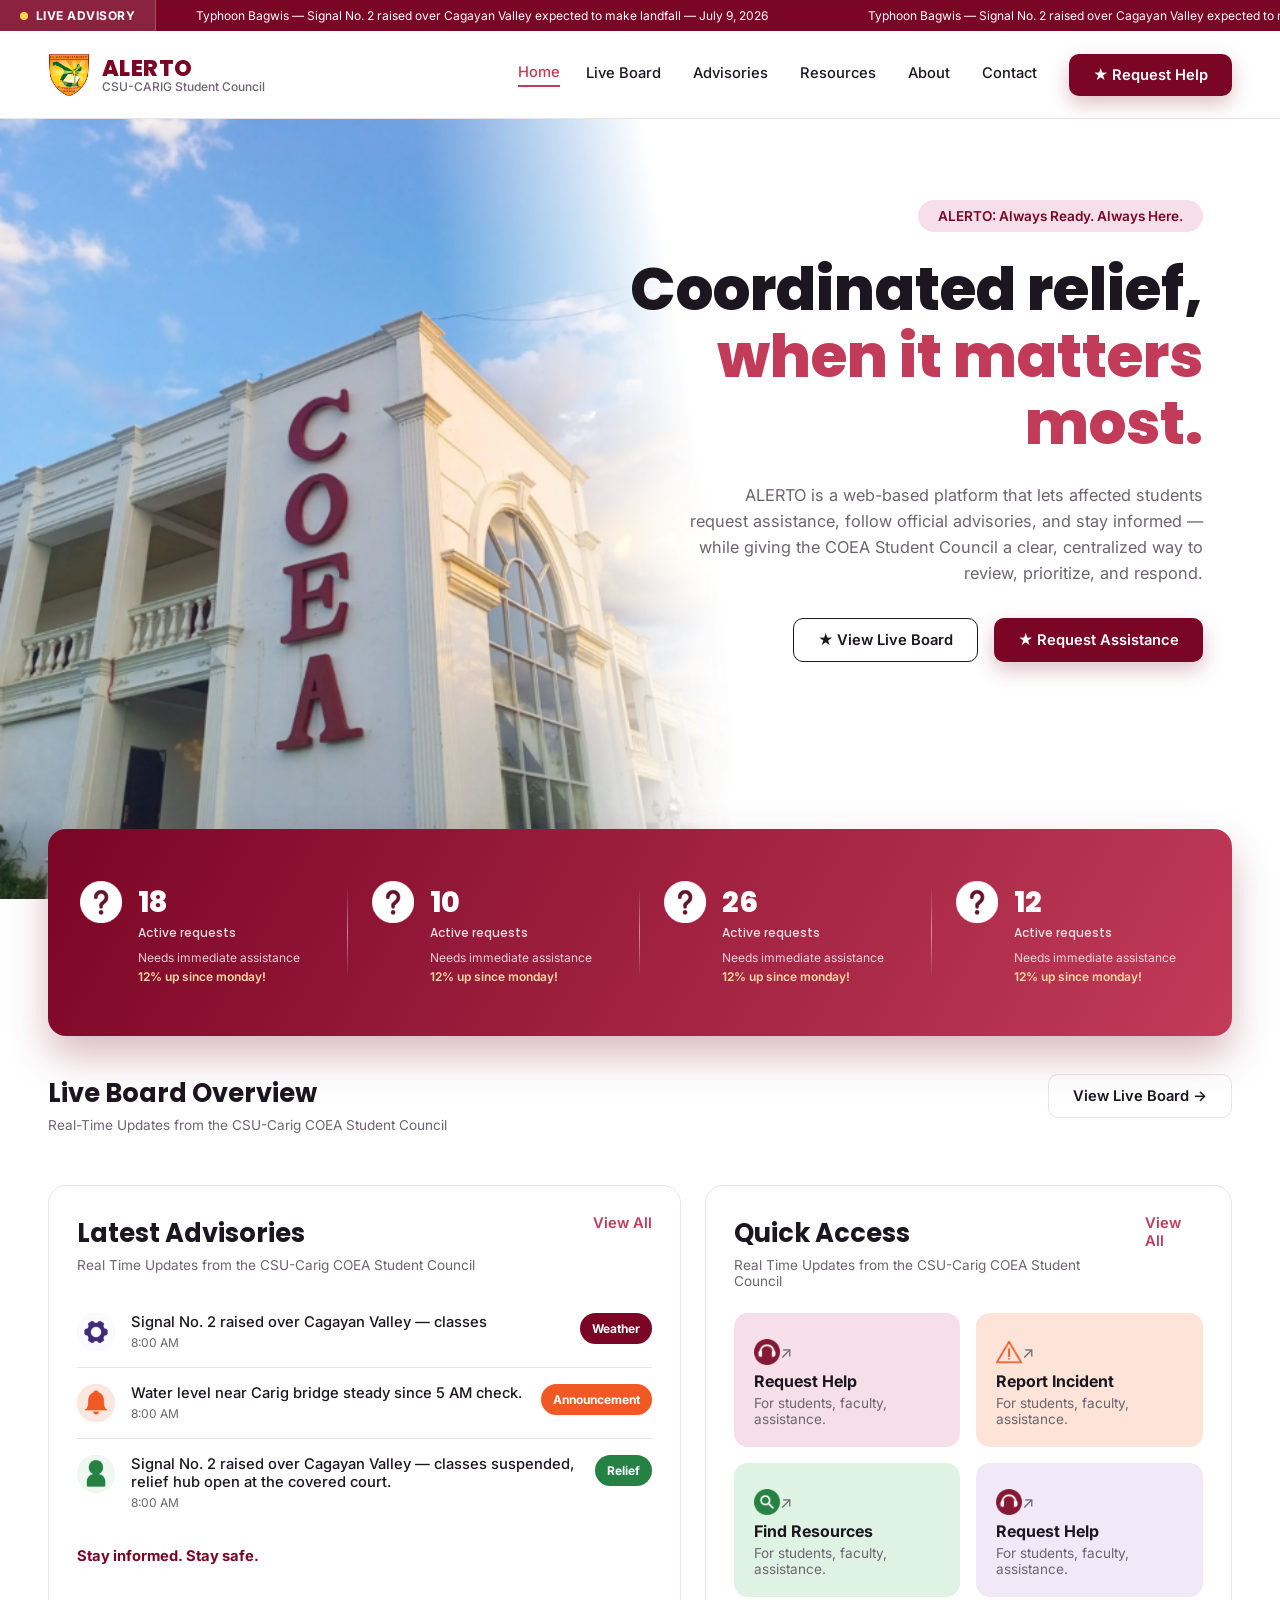
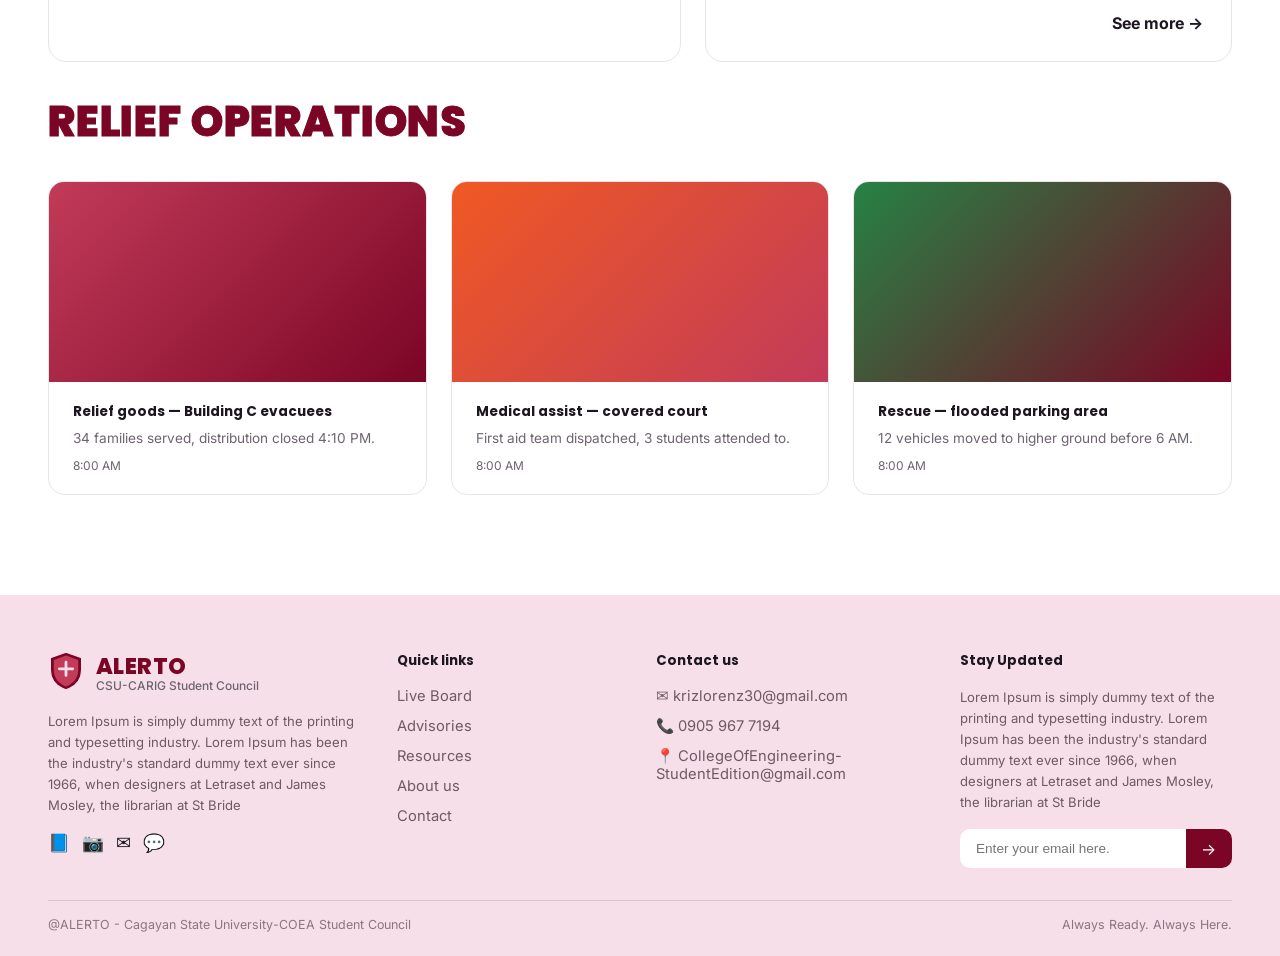
==== commit 910a9a0b: "Major changes on the homepage icons" ====
--- a/index.html
+++ b/index.html
@@ -7,7 +7,6 @@
     <link rel="preconnect" href="https://fonts.googleapis.com">
     <link href="https://fonts.googleapis.com/css2?family=Poppins:wght@400;500;600;700;800&family=Inter:wght@400;500;600&display=swap" rel="stylesheet">
 
-    <!-- Styles: loaded in cascade order — tokens, reset, structure, parts, page -->
     <link rel="stylesheet" href="styles/variables.css">
     <link rel="stylesheet" href="styles/base.css">
     <link rel="stylesheet" href="styles/layout.css">
@@ -17,8 +16,6 @@
     <link rel="stylesheet" href="styles/utilities.css">
   </head>
   <body>
-
-    <!-- Advisory Ticker -->
     <div class="ticker-bar">
       <div class="live-tag"><span class="dot"></span> LIVE ADVISORY</div>
       <div class="ticker-track">
@@ -30,9 +27,7 @@
       </div>
     </div>
 
-    <!-- Navbar -->
     <header class="navbar">
-
       <div class="brand">
         <div class="logo">
           <img src="logo/csulogo.png" alt="CSU Logo">
@@ -156,7 +151,9 @@
 
         <ul class="advisory-list">
           <li>
-            <div class="advisory-icon icon-purple">⚙</div>
+            <div class="advisory-icon icon-purple">
+              <img src="icons/settings.png">
+            </div>
             <div class="advisory-text">
               <p>Signal No. 2 raised over Cagayan Valley — classes</p>
               <span class="time">8:00 AM</span>
@@ -164,7 +161,9 @@
             <span class="tag tag-weather">Weather</span>
           </li>
           <li>
-            <div class="advisory-icon icon-orange">🔔</div>
+            <div class="advisory-icon icon-orange">
+              <img src="icons/notif.png">
+            </div>
             <div class="advisory-text">
               <p>Water level near Carig bridge steady since 5 AM check.</p>
               <span class="time">8:00 AM</span>
@@ -172,7 +171,9 @@
             <span class="tag tag-announcement">Announcement</span>
           </li>
           <li>
-            <div class="advisory-icon icon-green">👤</div>
+            <div class="advisory-icon icon-green">
+              <img src="icons/user.png">
+            </div>
             <div class="advisory-text">
               <p>Signal No. 2 raised over Cagayan Valley — classes suspended, relief hub open at the covered court.</p>
               <span class="time">8:00 AM</span>
@@ -194,22 +195,30 @@
 
         <div class="quick-grid">
           <a href="#" class="quick-card qc-maroon">
-            <div class="quick-top"><span class="quick-icon">🎧</span><span class="arrow">↗</span></div>
+            <div class="quick-top"><span class="quick-icon">
+              <img src="icons/headphone.png">
+            </span><span class="arrow">↗</span></div>
             <p class="quick-title">Request Help</p>
             <p class="quick-desc">For students, faculty, assistance.</p>
           </a>
           <a href="#" class="quick-card qc-orange">
-            <div class="quick-top"><span class="quick-icon">⚠</span><span class="arrow">↗</span></div>
+            <div class="quick-top"><span class="quick-icon">
+              <img src="icons/warning.png">
+            </span><span class="arrow">↗</span></div>
             <p class="quick-title">Report Incident</p>
             <p class="quick-desc">For students, faculty, assistance.</p>
           </a>
           <a href="#" class="quick-card qc-green">
-            <div class="quick-top"><span class="quick-icon">🔍</span><span class="arrow">↗</span></div>
+            <div class="quick-top"><span class="quick-icon">
+              <img src="icons/search.png">
+            </span><span class="arrow">↗</span></div>
             <p class="quick-title">Find Resources</p>
             <p class="quick-desc">For students, faculty, assistance.</p>
           </a>
           <a href="#" class="quick-card qc-pink">
-            <div class="quick-top"><span class="quick-icon">🎧</span><span class="arrow">↗</span></div>
+            <div class="quick-top"><span class="quick-icon">
+              <img src="icons/headphone.png">
+            </span><span class="arrow">↗</span></div>
             <p class="quick-title">Request Help</p>
             <p class="quick-desc">For students, faculty, assistance.</p>
           </a>
--- a/styles/components.css
+++ b/styles/components.css
@@ -53,7 +53,7 @@
 .tag-relief        { background: var(--green); }
 
 /* ---------- Icon tint backgrounds -------------------------------------------
-   Shared by board icons and advisory icons — one place to manage the
+  Shared by board icons and advisory icons — one place to manage the
    tint palette instead of repeating hex values per component. */
 .icon-maroon { background: var(--tint-maroon); }
 .icon-orange { background: var(--tint-orange); }
@@ -176,9 +176,14 @@
 .qc-pink   { background: var(--tint-pink); }
 
 .quick-top {
-  display: flex;
-  justify-content: space-between;
-  margin-bottom: var(--space-4);
+  width: 38px;
+  height: 38px;
+  border-radius: 50%;
+  display: flex;
+  align-items: center;
+  justify-content: center;
+  flex-shrink: 0;
+  font-size: 1rem;
 }
 .quick-icon { font-size: 1.3rem; }
 .quick-title { font-weight: 700; margin-bottom: var(--space-1); }
--- a/styles/sections.css
+++ b/styles/sections.css
@@ -463,7 +463,6 @@
   font-size: var(--fs-xs, 0.78rem);
   color: var(--grey-soft);
 }
-
 /* ---------- Responsive --------------------------------------------------------- */
 @media (max-width: 1000px) {
   /* HERO */
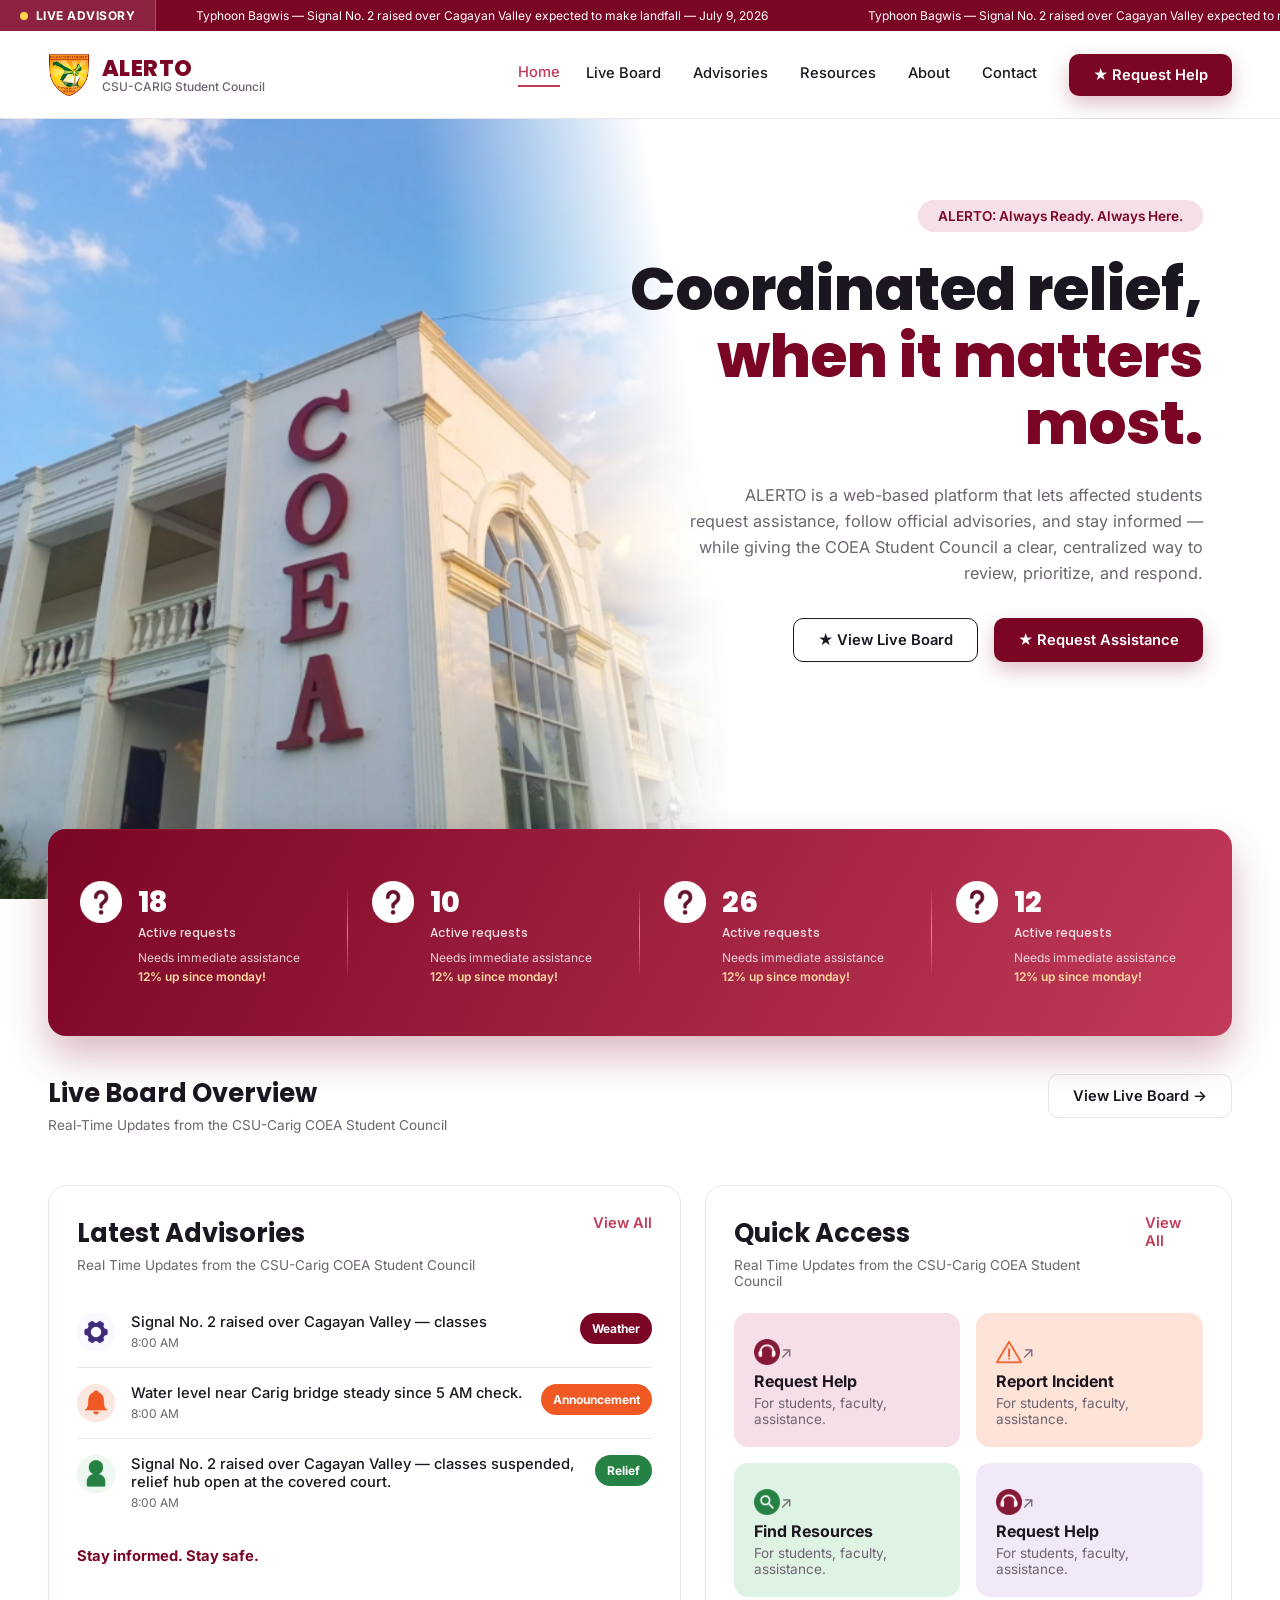
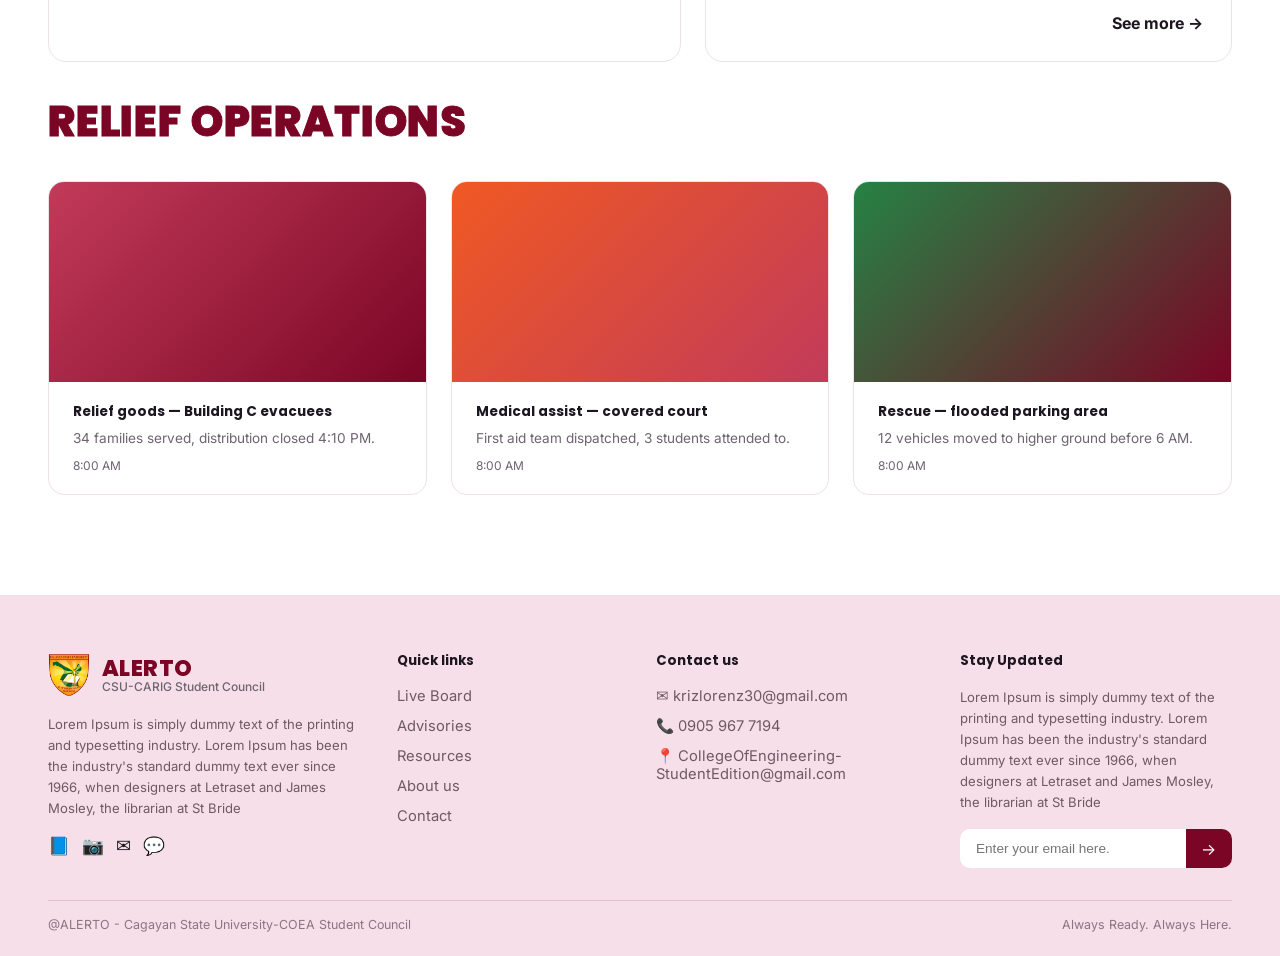
==== commit cf9329a2: "minor changes" ====
--- a/index.html
+++ b/index.html
@@ -264,11 +264,7 @@
         <div class="footer-brand">
           <div class="brand">
             <div class="logo" aria-hidden="true">
-              <svg viewBox="0 0 64 72" width="36" height="40">
-                <path d="M32 2 L60 12 L60 34 C60 52 48 64 32 70 C16 64 4 52 4 34 L4 12 Z" fill="#7B0525" stroke="#F6DFE9" stroke-width="2"/>
-                <path d="M32 8 L54 16 L54 34 C54 49 44 59 32 64 C20 59 10 49 10 34 L10 16 Z" fill="#C23B59"/>
-                <path d="M32 20 L32 44 M20 32 L44 32" stroke="#F6DFE9" stroke-width="5" stroke-linecap="round"/>
-              </svg>
+              <img  src="logo/csulogo.png">
             </div>
             <div class="brand-text">
               <span class="brand-name">ALERTO</span>
--- a/styles/variables.css
+++ b/styles/variables.css
@@ -1,9 +1,3 @@
-/* =====================================================================
-   ALERTO — Design Tokens
-   Same palette and type choices as the original stylesheet, just
-   promoted into variables so every value has one source of truth.
-   ===================================================================== */
-
 :root {
 
   /* ---------- Color ---------------------------------------------------- */
@@ -44,8 +38,8 @@
 --fs-4xl:  2.6rem;    /* relief heading                              */    /* hero heading                                */
 
 /* ---------- Spacing scale (4px base) ----------------------------------
-   Every hard-coded px value in the original file maps to one of
-   these — keeps section/card padding and gaps consistent. */
+Every hard-coded px value in the original file maps to one of
+these — keeps section/card padding and gaps consistent. */
 --space-1: 4px;
 --space-2: 8px;
 --space-3: 12px;
--- a/styles/sections.css
+++ b/styles/sections.css
@@ -1,10 +1,3 @@
-/* =====================================================================
-  ALERTO — Sections
-  Page-specific chrome that only appears once: the advisory ticker,
-  navbar, hero, stat strip, relief section heading, and footer.
-   ===================================================================== */
-
-/* =============================== TICKER =================================== */
 .ticker-bar {
   background: var(--maroon-dark);
   color: var(--white);
@@ -48,7 +41,7 @@
 }
 .ticker-content span { padding-right: var(--space-10); }
 
-/* =============================== NAVBAR ==================================== */
+/*  NAVBAR  */
 .navbar {
   display: flex;
   align-items: center;
@@ -113,7 +106,7 @@
   transform:translateX(6px);
 }
 
-/* ================= HAMBURGER ================= */
+/*  HAMBURGER  */
 
 .menu-toggle {
   display: none;
@@ -174,11 +167,11 @@
   visibility:visible;
 }
 
-/* =============================== HERO ======================================= */
+/*  HERO  */
 .hero{
   position: relative;
   width:100%;
-  height: calc(100vh - 120px);   /* full screen minus navbar+ticker */
+  height: calc(100vh - 120px); 
   min-height:700px;
   max-height:900px;
   overflow:hidden;
@@ -207,8 +200,8 @@
     max-width: 60%;
     display: flex;
     flex-direction: column;
-    align-items: flex-end;   /* Align everything to the right */
-    text-align: right;        /* Right-align text */
+    align-items: flex-end; 
+    text-align: right;       
     z-index: 5;
 }
 
@@ -232,7 +225,7 @@
   margin-bottom: var(--space-6);
 }
 .hero h1 span {
-  color: var(--maroon-mid);
+  color: var(--maroon-dark);
   display: block;
 }
 
@@ -252,10 +245,6 @@
   justify-content: flex-end;
 }
 
-/* =============================== STAT STRIP ==================================
-  Overlaps upward into the hero by --space-15 — .section below
-  compensates for the overlap with a matching negative margin
-   (see layout.css) so the rhythm between sections stays even. */
 .stat-strip {
   background: linear-gradient(120deg, var(--maroon-dark), var(--maroon-mid));
   margin: 0 var(--page-pad);
@@ -315,7 +304,7 @@
   opacity:1;
 }
 
-/* =================== STAT DIVIDERS =================== */
+/*  STAT DIVIDERS  */
 
 .stat-item:not(:last-child)::after{
   content:"";
@@ -401,7 +390,7 @@
   font-weight: 600;
 }
 
-/* =============================== RELIEF OPERATIONS HEADING ===================== */
+/* RELIEF OPERATIONS HEADING  */
 .relief-heading {
   font-family: var(--font-display);
   font-weight: 800;
@@ -412,7 +401,7 @@
   -webkit-text-stroke: 1px var(--maroon-dark);
 }
 
-/* =============================== FOOTER ========================================= */
+/* FOOTER  */
 .site-footer {
   background: var(--pink-light);
   padding: var(--space-14) var(--page-pad) var(--space-6);
@@ -463,7 +452,7 @@
   font-size: var(--fs-xs, 0.78rem);
   color: var(--grey-soft);
 }
-/* ---------- Responsive --------------------------------------------------------- */
+/*Responsive*/
 @media (max-width: 1000px) {
   /* HERO */
   .hero{
